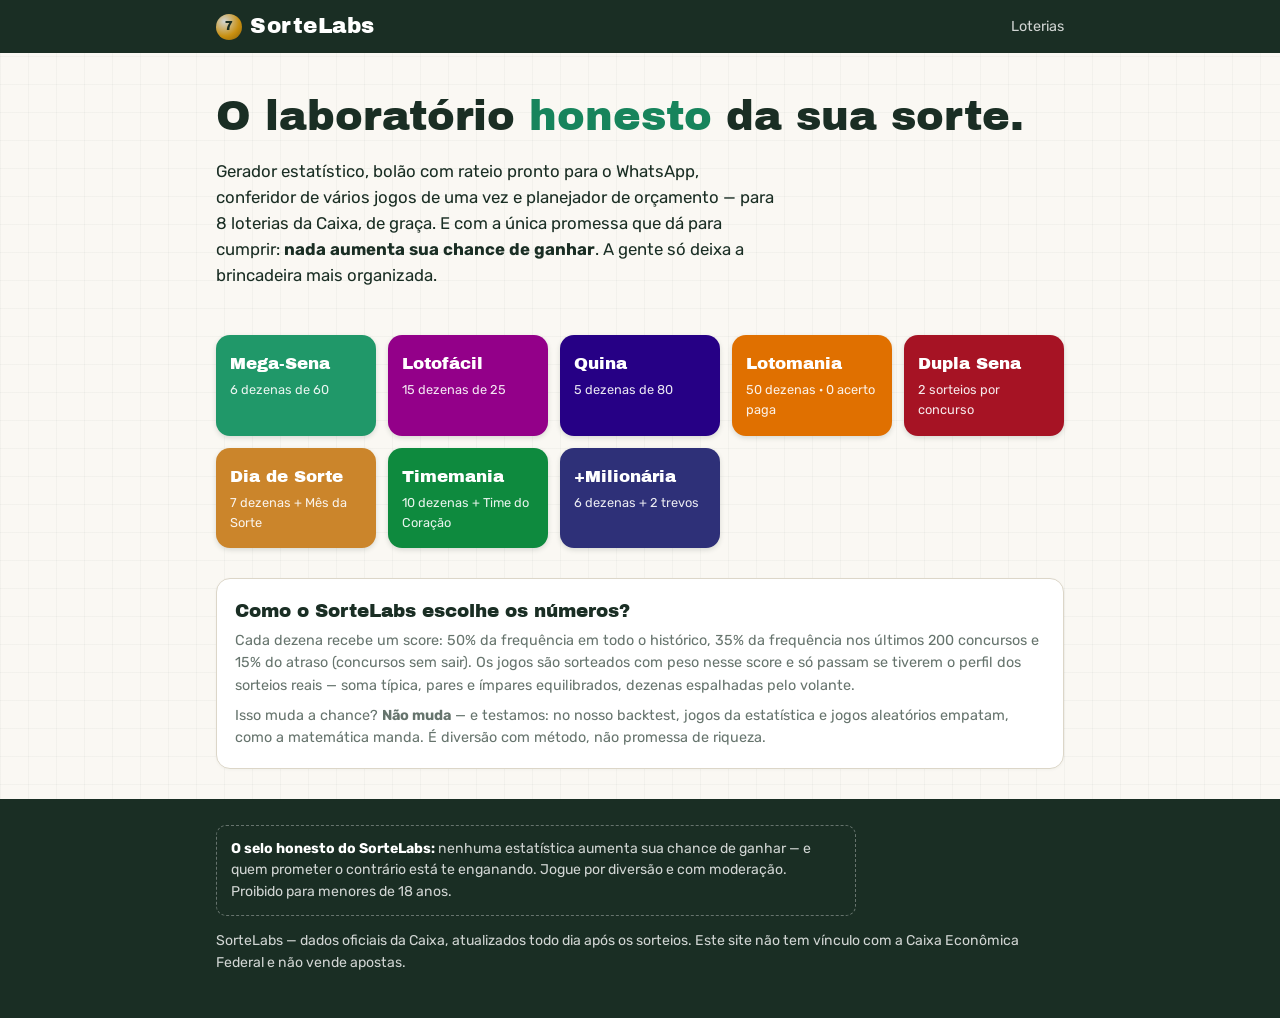
==== index.html @ 47c6163c "Contador de visitas GoatCounter Co-Authored-By: Claude Fable 5 <noreply@anthropic.com> Claude-Sessio" ====
<!DOCTYPE html>
<html lang="pt-BR">
<head>
<meta charset="utf-8">
<meta name="viewport" content="width=device-width, initial-scale=1">
<title>SorteLabs — Gerador, Bolão com Rateio e Conferidor de Loterias</title>
<meta name="description" content="Ferramentas gratuitas para Mega-Sena, Lotofácil, Quina e mais 5 loterias: gerador estatístico, bolão com rateio pronto para o WhatsApp, conferidor de vários jogos e planejador de orçamento. Honesto: nada aumenta sua chance — a gente só organiza a brincadeira.">
<meta property="og:title" content="SorteLabs — ferramentas honestas para loterias">
<meta property="og:description" content="Gerador, bolão com rateio, conferidor e planejador de orçamento para 8 loterias da Caixa. Grátis.">
<meta property="og:type" content="website">
<link rel="canonical" href="https://sortelabs.com.br/">
<link rel="preconnect" href="https://fonts.googleapis.com">
<link rel="preconnect" href="https://fonts.gstatic.com" crossorigin>
<link href="https://fonts.googleapis.com/css2?family=Archivo+Black&family=Rubik:wght@400;600;700&display=swap" rel="stylesheet">
<link rel="stylesheet" href="css/estilo.css">
<link rel="icon" href="data:image/svg+xml,<svg xmlns='http://www.w3.org/2000/svg' viewBox='0 0 100 100'><circle cx='50' cy='50' r='46' fill='%23C99011'/><text x='50' y='66' font-size='48' text-anchor='middle' font-family='Arial Black'>7</text></svg>">
</head>
<body>

<header class="topo">
  <div class="miolo">
    <a class="marca" href="index.html"><span class="bolinha-logo">7</span>SorteLabs</a>
    <nav><a href="#loterias">Loterias</a></nav>
  </div>
</header>

<main class="miolo">
  <section class="heroi">
    <h1>O laboratório <em>honesto</em> da sua sorte.</h1>
    <p>Gerador estatístico, bolão com rateio pronto para o WhatsApp,
    conferidor de vários jogos de uma vez e planejador de orçamento — para 8
    loterias da Caixa, de graça. E com a única promessa que dá para cumprir:
    <strong>nada aumenta sua chance de ganhar</strong>. A gente só deixa a
    brincadeira mais organizada.</p>
  </section>

  <section id="loterias">
    <div class="grade-loterias">
      <a class="card-loteria" style="background:#209869" href="megasena.html">
        <strong>Mega-Sena</strong><span>6 dezenas de 60</span></a>
      <a class="card-loteria" style="background:#930089" href="lotofacil.html">
        <strong>Lotofácil</strong><span>15 dezenas de 25</span></a>
      <a class="card-loteria" style="background:#260085" href="quina.html">
        <strong>Quina</strong><span>5 dezenas de 80</span></a>
      <a class="card-loteria" style="background:#E07000" href="lotomania.html">
        <strong>Lotomania</strong><span>50 dezenas · 0 acerto paga</span></a>
      <a class="card-loteria" style="background:#A61324" href="duplasena.html">
        <strong>Dupla Sena</strong><span>2 sorteios por concurso</span></a>
      <a class="card-loteria" style="background:#CB852B" href="diadesorte.html">
        <strong>Dia de Sorte</strong><span>7 dezenas + Mês da Sorte</span></a>
      <a class="card-loteria" style="background:#0E8A3E" href="timemania.html">
        <strong>Timemania</strong><span>10 dezenas + Time do Coração</span></a>
      <a class="card-loteria" style="background:#2E3078" href="maismilionaria.html">
        <strong>+Milionária</strong><span>6 dezenas + 2 trevos</span></a>
    </div>
  </section>

  <section class="cartao" style="margin-bottom:30px">
    <h2>Como o SorteLabs escolhe os números?</h2>
    <p class="dica" style="margin-bottom:8px">Cada dezena recebe um score:
    50% da frequência em todo o histórico, 35% da frequência nos últimos 200
    concursos e 15% do atraso (concursos sem sair). Os jogos são sorteados com
    peso nesse score e só passam se tiverem o perfil dos sorteios reais — soma
    típica, pares e ímpares equilibrados, dezenas espalhadas pelo volante.</p>
    <p class="dica" style="margin-bottom:0">Isso muda a chance? <strong>Não
    muda</strong> — e testamos: no nosso backtest, jogos da estatística e
    jogos aleatórios empatam, como a matemática manda. É diversão com método,
    não promessa de riqueza.</p>
  </section>
</main>

<footer class="rodape">
  <div class="miolo">
    <div class="selo-honesto"><strong>O selo honesto do SorteLabs:</strong>
    nenhuma estatística aumenta sua chance de ganhar — e quem prometer o
    contrário está te enganando. Jogue por diversão e com moderação. Proibido
    para menores de 18 anos.</div>
    <p>SorteLabs — dados oficiais da Caixa, atualizados todo dia após os
    sorteios. Este site não tem vínculo com a Caixa Econômica Federal e não
    vende apostas.</p>
  </div>
</footer>

<script data-goatcounter="https://sortelabs.goatcounter.com/count" async src="//gc.zgo.at/count.js"></script>
</body>
</html>
---- css/estilo.css ----
/* SorteLab — estética de volante de aposta.
   Paleta: papel #FAF8F3 · tinta #1A2E24 · verde-caixa #17845C ·
   dourado #C99011 · linha #DCD6C8 · accent por loteria via --cor. */

:root {
  --papel: #FAF8F3;
  --tinta: #1A2E24;
  --verde: #17845C;
  --dourado: #C99011;
  --linha: #DCD6C8;
  --cor: var(--verde);          /* cada página de loteria sobrescreve */
  --cor-suave: #17845C14;
  --raio: 14px;
  --fonte-display: "Archivo Black", "Arial Black", sans-serif;
  --fonte-corpo: "Rubik", "Segoe UI", sans-serif;
  --fonte-dados: "Consolas", "Menlo", monospace;
}

* { box-sizing: border-box; }

body {
  margin: 0;
  font-family: var(--fonte-corpo);
  color: var(--tinta);
  background-color: var(--papel);
  /* grade sutil de volante */
  background-image:
    linear-gradient(#1a2e2408 1px, transparent 1px),
    linear-gradient(90deg, #1a2e2408 1px, transparent 1px);
  background-size: 28px 28px;
  line-height: 1.55;
  -webkit-font-smoothing: antialiased;
}

a { color: var(--verde); }

.miolo { max-width: 880px; margin: 0 auto; padding: 0 16px; }

/* ---------------- cabeçalho ---------------- */

.topo {
  background: var(--tinta);
  color: #fff;
  padding: 10px 0;
}
.topo .miolo {
  display: flex; align-items: center; gap: 10px;
  justify-content: space-between;
}
.marca {
  font-family: var(--fonte-display);
  font-size: 1.35rem;
  color: #fff; text-decoration: none;
  display: inline-flex; align-items: center; gap: 8px;
  letter-spacing: .5px;
}
.marca .bolinha-logo {
  width: 26px; height: 26px; border-radius: 50%;
  background: radial-gradient(circle at 32% 28%, #ffffffcc, var(--dourado) 58%, #8a6008);
  display: inline-flex; align-items: center; justify-content: center;
  color: var(--tinta); font-size: .72rem; font-family: var(--fonte-display);
}
.topo nav a {
  color: #fffc; text-decoration: none; font-size: .9rem; margin-left: 14px;
}
.topo nav a:hover { color: #fff; }

/* faixa da loteria */
.faixa-loteria {
  background: var(--cor);
  color: #fff;
  padding: 22px 0 18px;
}
.faixa-loteria h1 {
  font-family: var(--fonte-display);
  margin: 0 0 4px;
  font-size: clamp(1.6rem, 5vw, 2.3rem);
  letter-spacing: .5px;
}
.faixa-loteria .sub { margin: 0; opacity: .92; font-size: .95rem; }
.ultimo-resultado {
  margin-top: 14px;
  display: flex; flex-wrap: wrap; align-items: center; gap: 8px;
  font-size: .9rem;
}
.ultimo-resultado .rotulo {
  background: #ffffff22; border-radius: 20px; padding: 3px 12px;
}

/* ---------------- bolinhas ---------------- */

.bolas { display: flex; flex-wrap: wrap; gap: 7px; }
.bola {
  width: 42px; height: 42px; border-radius: 50%;
  display: inline-flex; align-items: center; justify-content: center;
  font-family: var(--fonte-display); font-size: 1rem;
  color: var(--tinta);
  background: radial-gradient(circle at 32% 28%, #fff, #f2ecdd 55%, #cfc6ae);
  box-shadow: inset -2px -3px 6px #0002, 0 1px 2px #0003;
  flex-shrink: 0;
}
.bola.acerto {
  color: #fff;
  background: radial-gradient(circle at 32% 28%, #ffffffb0, var(--cor) 52%, #000c 160%);
  box-shadow: inset -2px -3px 6px #0004, 0 1px 3px #0004;
}
.bola.mini { width: 34px; height: 34px; font-size: .82rem; }

/* ---------------- abas ---------------- */

.abas {
  position: sticky; top: 0; z-index: 10;
  background: var(--papel);
  border-bottom: 2px solid var(--linha);
  overflow-x: auto;
}
.abas .miolo { display: flex; gap: 2px; padding: 0 8px; }
.aba {
  border: 0; background: none; cursor: pointer;
  font-family: var(--fonte-corpo); font-weight: 600; font-size: .92rem;
  color: #1a2e2499;
  padding: 13px 13px 11px;
  border-bottom: 3px solid transparent;
  white-space: nowrap;
}
.aba[aria-selected="true"] { color: var(--cor); border-bottom-color: var(--cor); }
.aba:focus-visible { outline: 2px solid var(--cor); outline-offset: -2px; }

/* ---------------- cartões e formulários ---------------- */

.painel { padding: 22px 0 40px; }
.cartao {
  background: #fff;
  border: 1px solid var(--linha);
  border-radius: var(--raio);
  padding: 18px;
  margin-bottom: 16px;
  box-shadow: 0 1px 3px #1a2e240a;
}
.cartao h2 {
  margin: 0 0 4px; font-size: 1.15rem; font-family: var(--fonte-display);
  font-weight: 400;
}
.cartao .dica { margin: 0 0 14px; font-size: .9rem; color: #1a2e24aa; }

.linha-campos { display: flex; flex-wrap: wrap; gap: 12px; margin-bottom: 14px; }
.campo { display: flex; flex-direction: column; gap: 4px; min-width: 130px; flex: 1; }
.campo label { font-size: .82rem; font-weight: 600; color: #1a2e24bb; }
.campo input, .campo select, textarea {
  font-family: var(--fonte-corpo); font-size: 1rem;
  padding: 10px 12px;
  border: 1.5px solid var(--linha); border-radius: 10px;
  background: var(--papel); color: var(--tinta);
  width: 100%;
}
.campo input:focus, .campo select:focus, textarea:focus {
  outline: 2px solid var(--cor); border-color: var(--cor);
}
textarea { resize: vertical; min-height: 110px; font-family: var(--fonte-dados); font-size: .95rem; }

.botao {
  font-family: var(--fonte-corpo); font-weight: 700; font-size: 1rem;
  background: var(--cor); color: #fff;
  border: 0; border-radius: 10px;
  padding: 12px 20px; cursor: pointer;
}
.botao:hover { filter: brightness(1.08); }
.botao:focus-visible { outline: 3px solid var(--tinta); outline-offset: 2px; }
.botao.secundario {
  background: none; color: var(--cor); border: 2px solid var(--cor);
}
.botao.mini { font-size: .85rem; padding: 7px 12px; }
.botoes { display: flex; flex-wrap: wrap; gap: 10px; }

/* ---------------- resultados das ferramentas ---------------- */

.jogo-gerado {
  display: flex; align-items: center; gap: 10px; flex-wrap: wrap;
  padding: 12px 0; border-bottom: 1px dashed var(--linha);
}
.jogo-gerado:last-child { border-bottom: 0; }
.jogo-gerado .num { font-family: var(--fonte-dados); font-size: .85rem; color: #1a2e2488; min-width: 54px; }
.jogo-gerado .info { font-size: .8rem; color: #1a2e2488; }

.caixa-resumo {
  background: var(--cor-suave);
  border-left: 4px solid var(--cor);
  border-radius: 0 10px 10px 0;
  padding: 12px 14px; margin-top: 14px;
  font-size: .95rem;
}
.caixa-resumo strong { color: var(--cor); }

.premio { font-weight: 700; color: var(--dourado); }

table.tabela { width: 100%; border-collapse: collapse; font-size: .92rem; }
.tabela th, .tabela td {
  text-align: right; padding: 8px 10px; border-bottom: 1px solid var(--linha);
}
.tabela th { font-size: .78rem; text-transform: uppercase; letter-spacing: .4px; color: #1a2e2499; }
.tabela td:first-child, .tabela th:first-child { text-align: left; }
.tabela tr.escolhida td { background: var(--cor-suave); }
.rolagem-x { overflow-x: auto; }

.lista-rank { list-style: none; margin: 0; padding: 0; }
.lista-rank li {
  display: flex; align-items: center; gap: 10px;
  padding: 6px 0; border-bottom: 1px dashed var(--linha);
  font-size: .95rem;
}
.lista-rank .valor { margin-left: auto; font-family: var(--fonte-dados); font-size: .88rem; color: #1a2e24aa; }

.msg-whats {
  font-family: var(--fonte-dados); font-size: .88rem;
  white-space: pre-wrap;
  background: var(--papel); border: 1.5px dashed var(--linha);
  border-radius: 10px; padding: 12px; margin: 12px 0;
}

.aviso-obs {
  font-size: .85rem; color: #1a2e24aa;
  background: #fff; border: 1px dashed var(--linha);
  border-radius: 10px; padding: 10px 12px; margin-top: 12px;
}

.erro { color: #A61324; font-size: .9rem; margin-top: 8px; }

/* ---------------- home ---------------- */

.heroi { padding: 40px 0 10px; }
.heroi h1 {
  font-family: var(--fonte-display); font-weight: 400;
  font-size: clamp(1.7rem, 6vw, 2.6rem);
  line-height: 1.15; margin: 0 0 12px;
}
.heroi h1 em { font-style: normal; color: var(--verde); }
.heroi p { max-width: 560px; font-size: 1.05rem; }

.grade-loterias {
  display: grid; gap: 12px;
  grid-template-columns: repeat(auto-fill, minmax(160px, 1fr));
  padding: 20px 0 30px;
}
.card-loteria {
  border-radius: var(--raio);
  padding: 16px 14px;
  color: #fff; text-decoration: none;
  display: flex; flex-direction: column; gap: 3px;
  min-height: 92px;
  box-shadow: 0 2px 5px #1a2e2426;
  transition: transform .12s ease;
}
.card-loteria:hover { transform: translateY(-2px); }
.card-loteria strong { font-family: var(--fonte-display); font-weight: 400; font-size: 1.05rem; }
.card-loteria span { font-size: .8rem; opacity: .9; }

/* ---------------- rodapé honesto ---------------- */

.rodape {
  background: var(--tinta); color: #fffc;
  margin-top: 30px; padding: 26px 0 30px;
  font-size: .88rem;
}
.rodape strong { color: #fff; }
.rodape a { color: var(--dourado); }
.selo-honesto {
  border: 1.5px dashed #ffffff55; border-radius: 10px;
  padding: 12px 14px; margin-bottom: 14px; max-width: 640px;
}

/* espaço reservado para anúncios (AdSense futuro) */
.anuncio { display: none; }

@media (max-width: 540px) {
  .bola { width: 38px; height: 38px; font-size: .9rem; }
  .topo nav a { margin-left: 8px; font-size: .82rem; }
}

@media (prefers-reduced-motion: reduce) {
  .card-loteria { transition: none; }
}
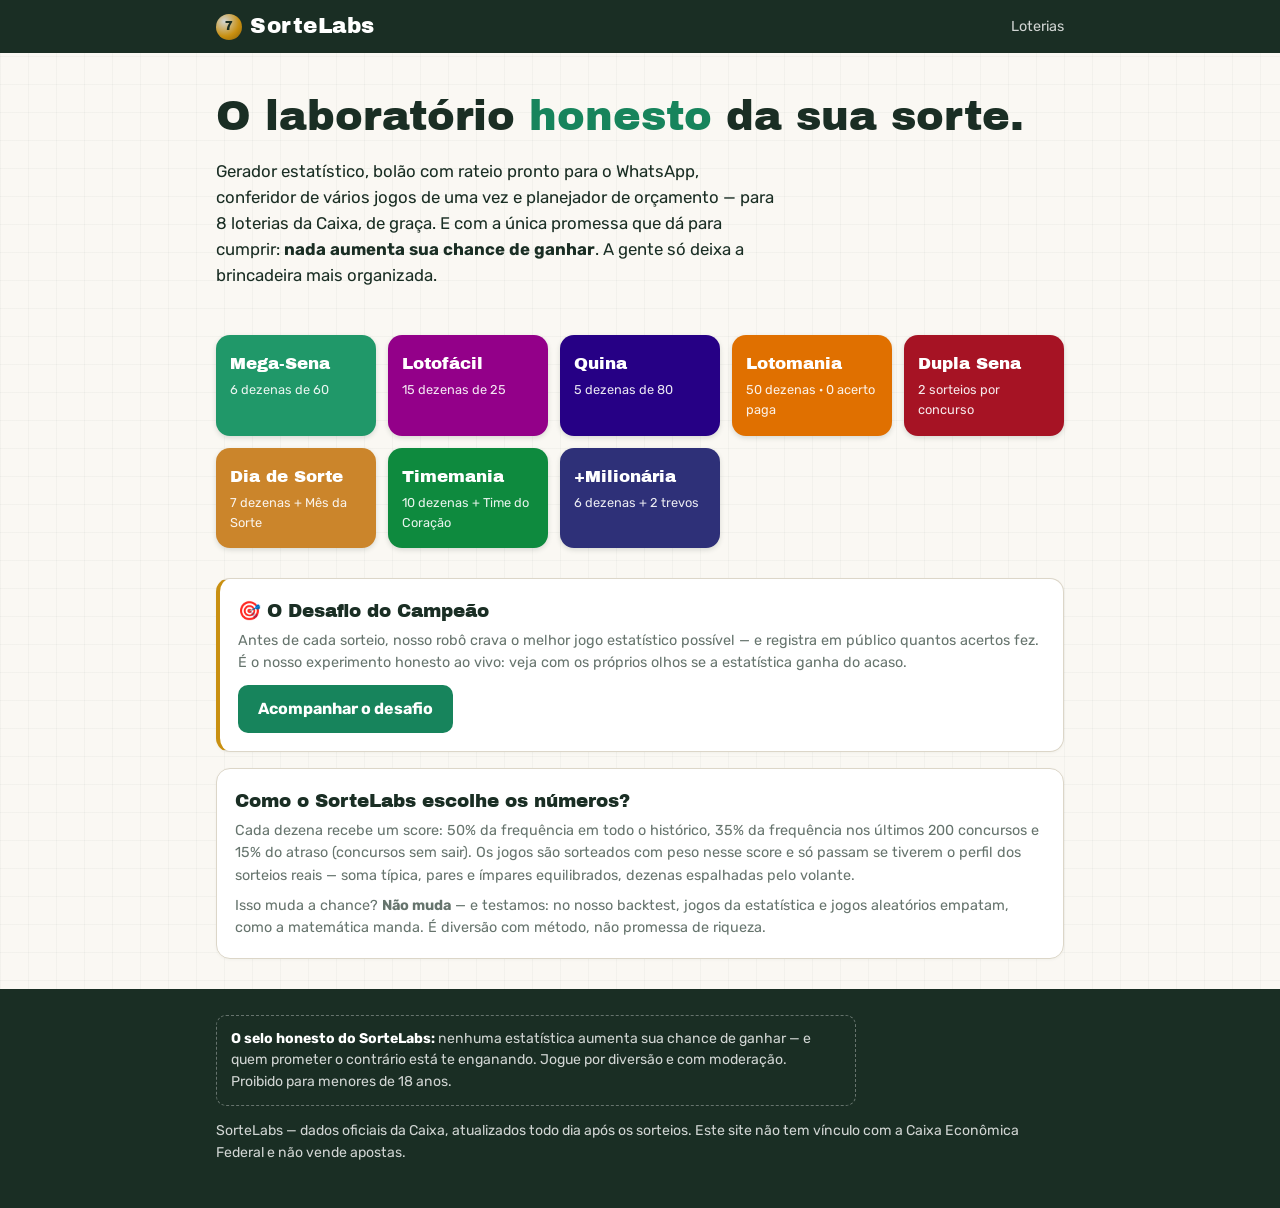
==== commit 859c3065: "Desafio do Campeão: robô crava o jogo campeão antes de cada sorteio e publica os acertos Painel desa" ====
--- a/index.html
+++ b/index.html
@@ -3,6 +3,7 @@
 <head>
 <meta charset="utf-8">
 <meta name="viewport" content="width=device-width, initial-scale=1">
+<meta name="google-site-verification" content="1ASDodTUQNNEFQTdYF4TCvACuHrtQRBXcfsDynb9Msk" />
 <title>SorteLabs — Gerador, Bolão com Rateio e Conferidor de Loterias</title>
 <meta name="description" content="Ferramentas gratuitas para Mega-Sena, Lotofácil, Quina e mais 5 loterias: gerador estatístico, bolão com rateio pronto para o WhatsApp, conferidor de vários jogos e planejador de orçamento. Honesto: nada aumenta sua chance — a gente só organiza a brincadeira.">
 <meta property="og:title" content="SorteLabs — ferramentas honestas para loterias">
@@ -55,6 +56,15 @@
     </div>
   </section>
 
+  <section class="cartao" style="margin-bottom:16px; border-left:4px solid var(--dourado)">
+    <h2>🎯 O Desafio do Campeão</h2>
+    <p class="dica" style="margin-bottom:10px">Antes de cada sorteio, nosso
+    robô crava o melhor jogo estatístico possível — e registra em público
+    quantos acertos fez. É o nosso experimento honesto ao vivo: veja com os
+    próprios olhos se a estatística ganha do acaso.</p>
+    <a class="botao" href="desafio.html" style="text-decoration:none; display:inline-block">Acompanhar o desafio</a>
+  </section>
+
   <section class="cartao" style="margin-bottom:30px">
     <h2>Como o SorteLabs escolhe os números?</h2>
     <p class="dica" style="margin-bottom:8px">Cada dezena recebe um score:
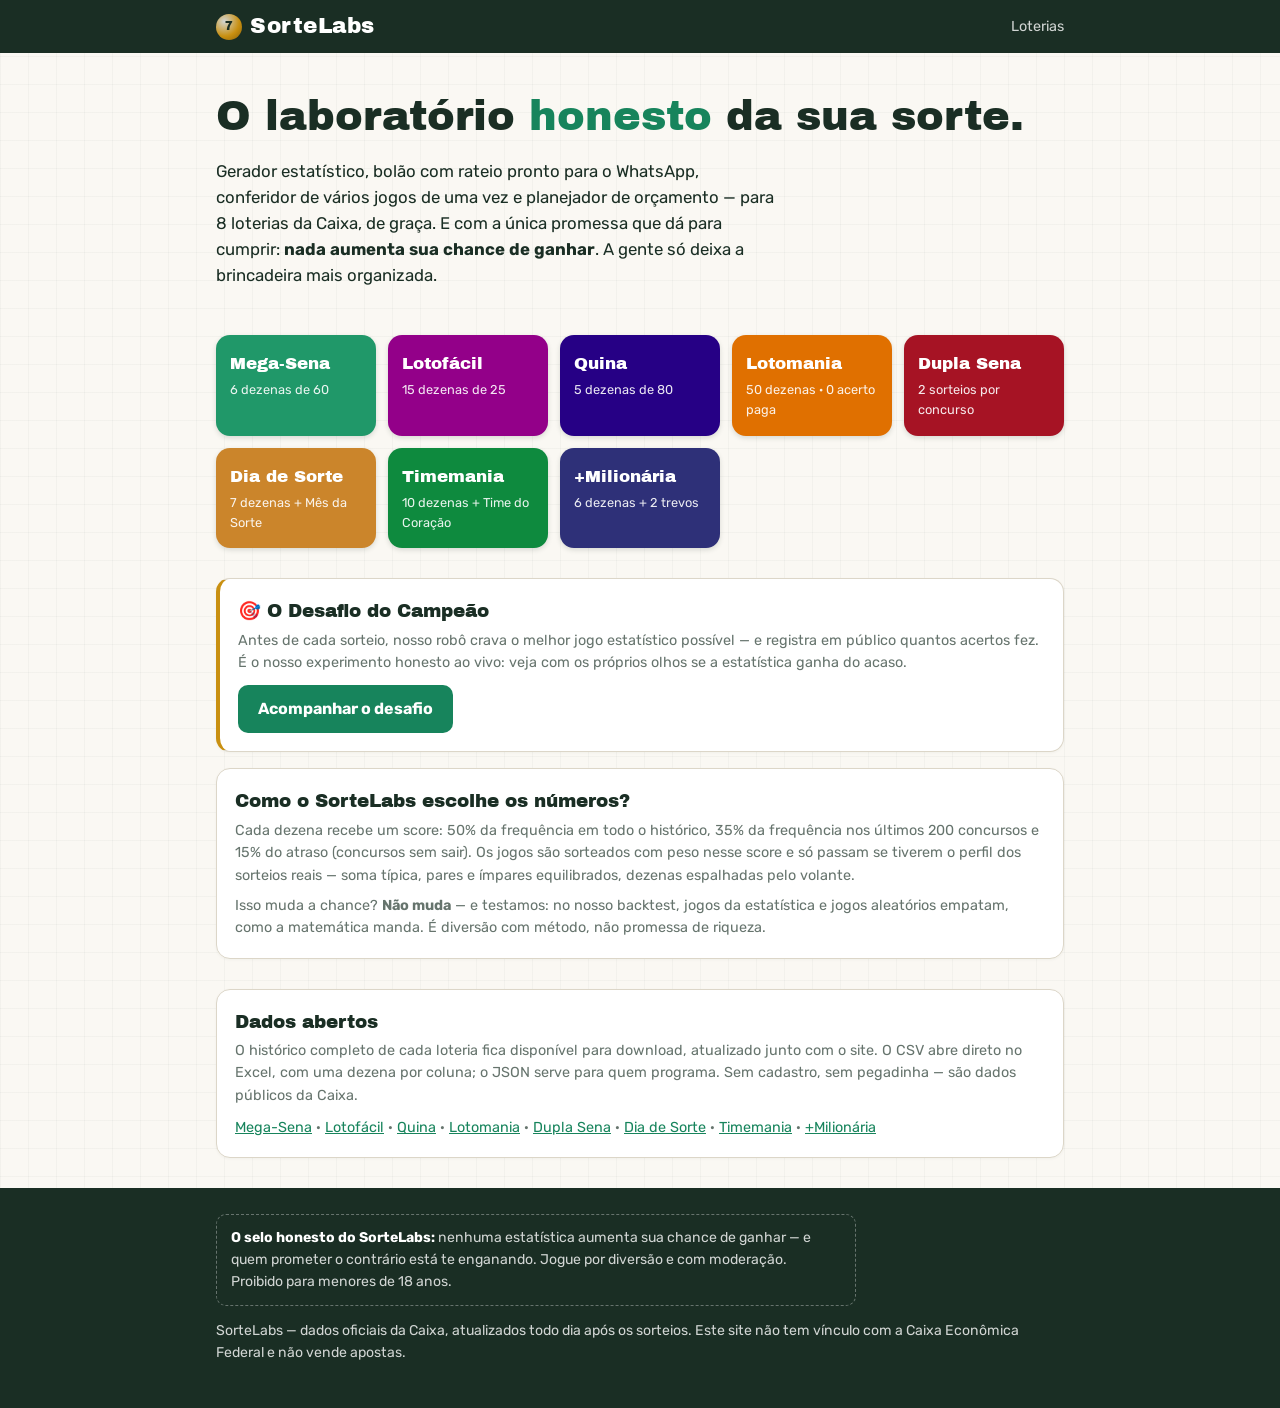
==== commit c685a8a8: "Download do histórico em CSV (Excel) e JSON por loteria O robô regrava os CSVs a cada rodada, então " ====
--- a/index.html
+++ b/index.html
@@ -77,6 +77,24 @@
     jogos aleatórios empatam, como a matemática manda. É diversão com método,
     não promessa de riqueza.</p>
   </section>
+
+  <section class="cartao" style="margin-bottom:30px">
+    <h2>Dados abertos</h2>
+    <p class="dica" style="margin-bottom:10px">O histórico completo de cada
+    loteria fica disponível para download, atualizado junto com o site. O CSV
+    abre direto no Excel, com uma dezena por coluna; o JSON serve para quem
+    programa. Sem cadastro, sem pegadinha — são dados públicos da Caixa.</p>
+    <p class="dica" style="margin-bottom:0">
+      <a href="dados/csv/megasena.csv" download>Mega-Sena</a> ·
+      <a href="dados/csv/lotofacil.csv" download>Lotofácil</a> ·
+      <a href="dados/csv/quina.csv" download>Quina</a> ·
+      <a href="dados/csv/lotomania.csv" download>Lotomania</a> ·
+      <a href="dados/csv/duplasena.csv" download>Dupla Sena</a> ·
+      <a href="dados/csv/diadesorte.csv" download>Dia de Sorte</a> ·
+      <a href="dados/csv/timemania.csv" download>Timemania</a> ·
+      <a href="dados/csv/maismilionaria.csv" download>+Milionária</a>
+    </p>
+  </section>
 </main>
 
 <footer class="rodape">
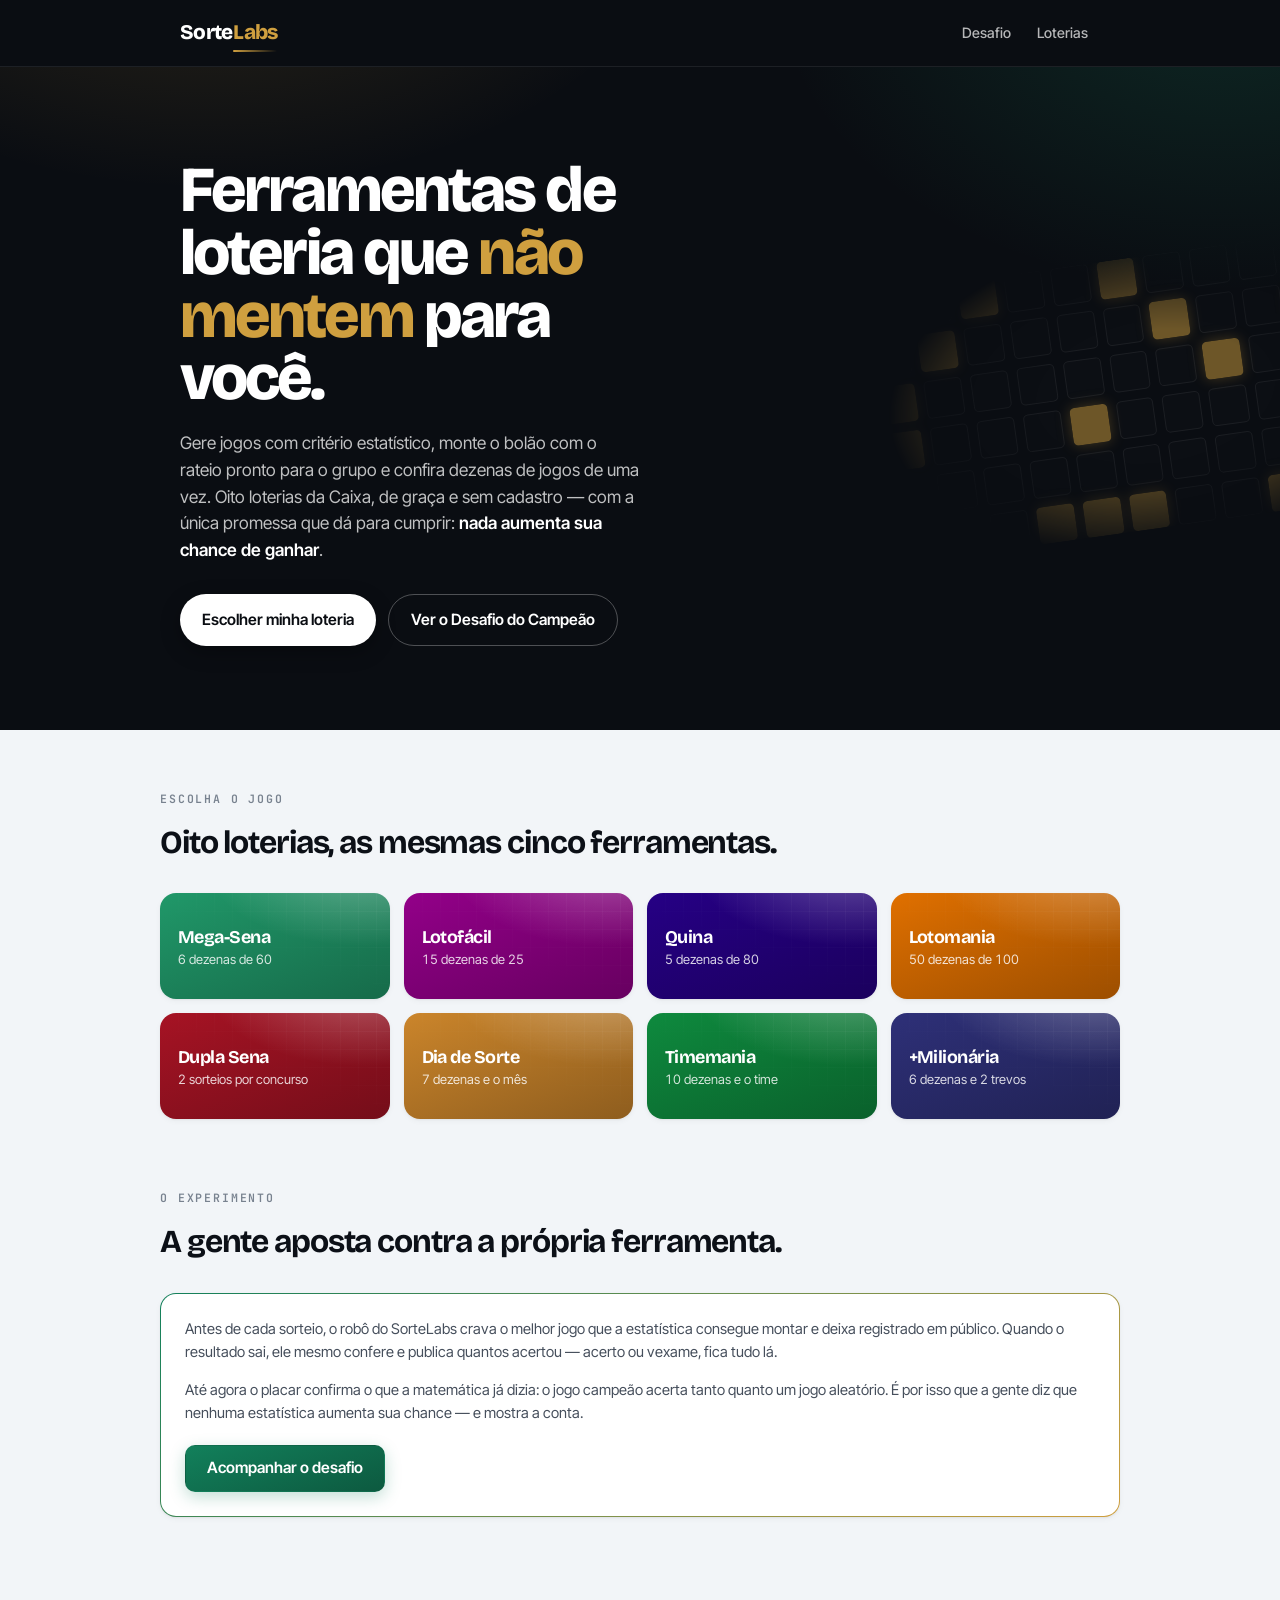
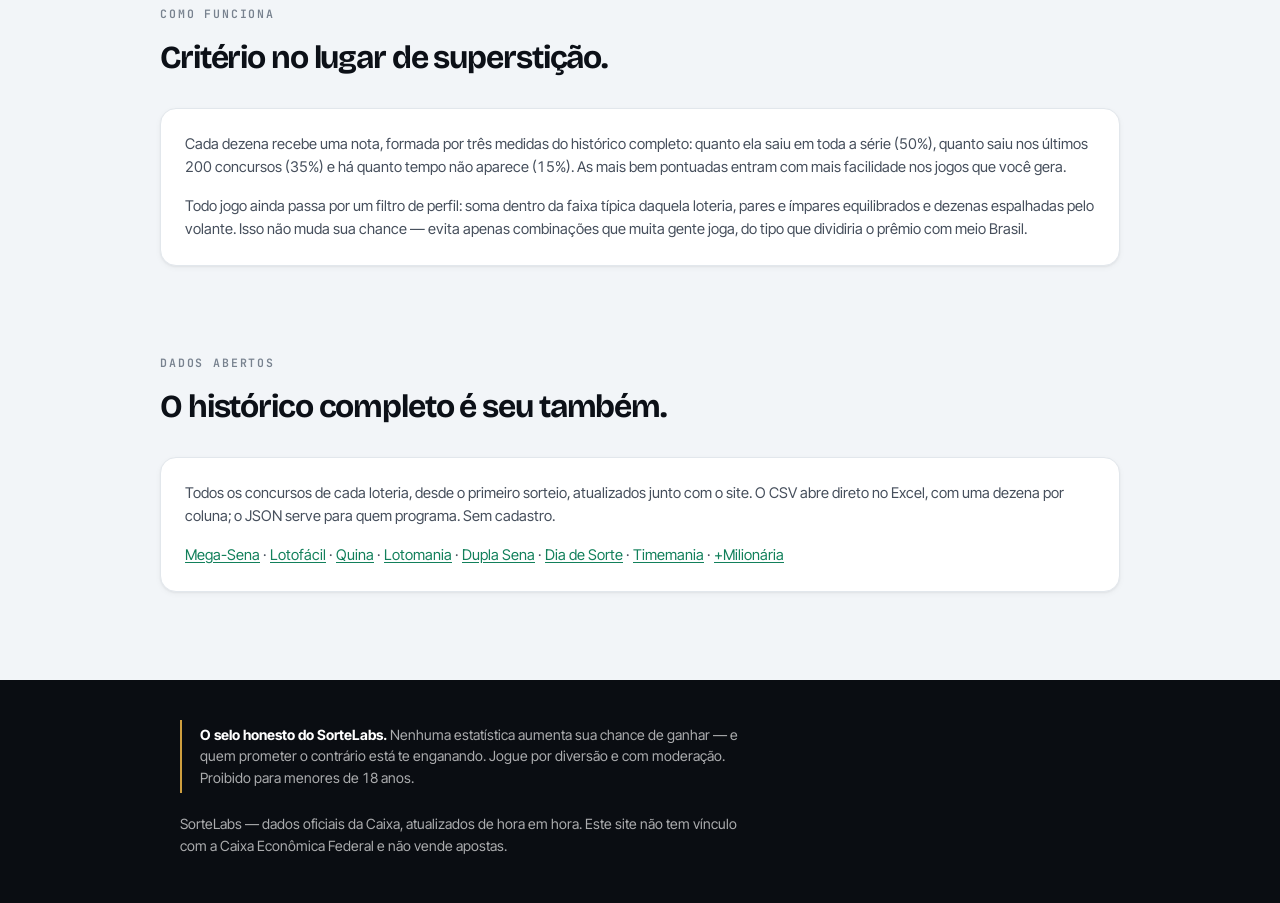
==== commit 43cd5eb6: "Identidade visual nova e correção do robô de atualização Visual: herói em grafite com o volante que " ====
--- a/index.html
+++ b/index.html
@@ -12,103 +12,125 @@
 <link rel="canonical" href="https://sortelabs.com.br/">
 <link rel="preconnect" href="https://fonts.googleapis.com">
 <link rel="preconnect" href="https://fonts.gstatic.com" crossorigin>
-<link href="https://fonts.googleapis.com/css2?family=Archivo+Black&family=Rubik:wght@400;600;700&display=swap" rel="stylesheet">
+<link href="https://fonts.googleapis.com/css2?family=Bricolage+Grotesque:opsz,wght@12..96,600..800&family=Inter+Tight:wght@400;500;600;700&family=JetBrains+Mono:wght@400;600&display=swap" rel="stylesheet">
 <link rel="stylesheet" href="css/estilo.css">
-<link rel="icon" href="data:image/svg+xml,<svg xmlns='http://www.w3.org/2000/svg' viewBox='0 0 100 100'><circle cx='50' cy='50' r='46' fill='%23C99011'/><text x='50' y='66' font-size='48' text-anchor='middle' font-family='Arial Black'>7</text></svg>">
+<link rel="icon" href="data:image/svg+xml,<svg xmlns='http://www.w3.org/2000/svg' viewBox='0 0 100 100'><rect width='100' height='100' rx='22' fill='%230A0D12'/><rect x='18' y='18' width='26' height='26' rx='6' fill='%23CF9F3F'/><rect x='56' y='18' width='26' height='26' rx='6' fill='%23222A35'/><rect x='18' y='56' width='26' height='26' rx='6' fill='%23222A35'/><rect x='56' y='56' width='26' height='26' rx='6' fill='%23CF9F3F'/></svg>">
 </head>
 <body>
 
 <header class="topo">
   <div class="miolo">
-    <a class="marca" href="index.html"><span class="bolinha-logo">7</span>SorteLabs</a>
-    <nav><a href="#loterias">Loterias</a></nav>
+    <a class="marca" href="index.html"><span class="sorte">Sorte</span><span class="labs">Labs</span></a>
+    <nav>
+      <a href="desafio.html">Desafio</a>
+      <a href="#loterias">Loterias</a>
+    </nav>
   </div>
 </header>
 
-<main class="miolo">
-  <section class="heroi">
-    <h1>O laboratório <em>honesto</em> da sua sorte.</h1>
-    <p>Gerador estatístico, bolão com rateio pronto para o WhatsApp,
-    conferidor de vários jogos de uma vez e planejador de orçamento — para 8
-    loterias da Caixa, de graça. E com a única promessa que dá para cumprir:
-    <strong>nada aumenta sua chance de ganhar</strong>. A gente só deixa a
-    brincadeira mais organizada.</p>
-  </section>
+<section class="heroi">
+  <div class="volante" aria-hidden="true"></div>
+  <div class="miolo">
+    <h1>Ferramentas de loteria que <em>não mentem</em> para você.</h1>
+    <p>Gere jogos com critério estatístico, monte o bolão com o rateio pronto
+    para o grupo e confira dezenas de jogos de uma vez. Oito loterias da Caixa,
+    de graça e sem cadastro — com a única promessa que dá para cumprir:
+    <strong>nada aumenta sua chance de ganhar</strong>.</p>
+    <div class="heroi-acoes">
+      <a class="botao-claro" href="#loterias">Escolher minha loteria</a>
+      <a class="botao-vazado" href="desafio.html">Ver o Desafio do Campeão</a>
+    </div>
+  </div>
+</section>
 
-  <section id="loterias">
-    <div class="grade-loterias">
-      <a class="card-loteria" style="background:#209869" href="megasena.html">
+<main>
+  <section class="secao miolo" id="loterias">
+    <span class="rotulo-secao">Escolha o jogo</span>
+    <h2>Oito loterias, as mesmas cinco ferramentas.</h2>
+    <div class="grade-loterias revelar">
+      <a class="card-loteria" style="--cor:#209869" href="megasena.html">
         <strong>Mega-Sena</strong><span>6 dezenas de 60</span></a>
-      <a class="card-loteria" style="background:#930089" href="lotofacil.html">
+      <a class="card-loteria" style="--cor:#930089" href="lotofacil.html">
         <strong>Lotofácil</strong><span>15 dezenas de 25</span></a>
-      <a class="card-loteria" style="background:#260085" href="quina.html">
+      <a class="card-loteria" style="--cor:#260085" href="quina.html">
         <strong>Quina</strong><span>5 dezenas de 80</span></a>
-      <a class="card-loteria" style="background:#E07000" href="lotomania.html">
-        <strong>Lotomania</strong><span>50 dezenas · 0 acerto paga</span></a>
-      <a class="card-loteria" style="background:#A61324" href="duplasena.html">
+      <a class="card-loteria" style="--cor:#E07000" href="lotomania.html">
+        <strong>Lotomania</strong><span>50 dezenas de 100</span></a>
+      <a class="card-loteria" style="--cor:#A61324" href="duplasena.html">
         <strong>Dupla Sena</strong><span>2 sorteios por concurso</span></a>
-      <a class="card-loteria" style="background:#CB852B" href="diadesorte.html">
-        <strong>Dia de Sorte</strong><span>7 dezenas + Mês da Sorte</span></a>
-      <a class="card-loteria" style="background:#0E8A3E" href="timemania.html">
-        <strong>Timemania</strong><span>10 dezenas + Time do Coração</span></a>
-      <a class="card-loteria" style="background:#2E3078" href="maismilionaria.html">
-        <strong>+Milionária</strong><span>6 dezenas + 2 trevos</span></a>
+      <a class="card-loteria" style="--cor:#CB852B" href="diadesorte.html">
+        <strong>Dia de Sorte</strong><span>7 dezenas e o mês</span></a>
+      <a class="card-loteria" style="--cor:#0E8A3E" href="timemania.html">
+        <strong>Timemania</strong><span>10 dezenas e o time</span></a>
+      <a class="card-loteria" style="--cor:#2E3078" href="maismilionaria.html">
+        <strong>+Milionária</strong><span>6 dezenas e 2 trevos</span></a>
     </div>
   </section>
 
-  <section class="cartao" style="margin-bottom:16px; border-left:4px solid var(--dourado)">
-    <h2>🎯 O Desafio do Campeão</h2>
-    <p class="dica" style="margin-bottom:10px">Antes de cada sorteio, nosso
-    robô crava o melhor jogo estatístico possível — e registra em público
-    quantos acertos fez. É o nosso experimento honesto ao vivo: veja com os
-    próprios olhos se a estatística ganha do acaso.</p>
-    <a class="botao" href="desafio.html" style="text-decoration:none; display:inline-block">Acompanhar o desafio</a>
+  <section class="secao miolo">
+    <span class="rotulo-secao">O experimento</span>
+    <h2>A gente aposta contra a própria ferramenta.</h2>
+    <div class="cartao destaque revelar">
+      <p class="dica">Antes de cada sorteio, o robô do SorteLabs crava o melhor
+      jogo que a estatística consegue montar e deixa registrado em público.
+      Quando o resultado sai, ele mesmo confere e publica quantos acertou —
+      acerto ou vexame, fica tudo lá.</p>
+      <p class="dica">Até agora o placar confirma o que a matemática já dizia:
+      o jogo campeão acerta tanto quanto um jogo aleatório. É por isso que a
+      gente diz que nenhuma estatística aumenta sua chance — e mostra a conta.</p>
+      <a class="botao" href="desafio.html" style="margin-top:4px">Acompanhar o desafio</a>
+    </div>
   </section>
 
-  <section class="cartao" style="margin-bottom:30px">
-    <h2>Como o SorteLabs escolhe os números?</h2>
-    <p class="dica" style="margin-bottom:8px">Cada dezena recebe um score:
-    50% da frequência em todo o histórico, 35% da frequência nos últimos 200
-    concursos e 15% do atraso (concursos sem sair). Os jogos são sorteados com
-    peso nesse score e só passam se tiverem o perfil dos sorteios reais — soma
-    típica, pares e ímpares equilibrados, dezenas espalhadas pelo volante.</p>
-    <p class="dica" style="margin-bottom:0">Isso muda a chance? <strong>Não
-    muda</strong> — e testamos: no nosso backtest, jogos da estatística e
-    jogos aleatórios empatam, como a matemática manda. É diversão com método,
-    não promessa de riqueza.</p>
+  <section class="secao miolo">
+    <span class="rotulo-secao">Como funciona</span>
+    <h2>Critério no lugar de superstição.</h2>
+    <div class="cartao revelar">
+      <p class="dica">Cada dezena recebe uma nota, formada por três medidas do
+      histórico completo: quanto ela saiu em toda a série (50%), quanto saiu nos
+      últimos 200 concursos (35%) e há quanto tempo não aparece (15%). As mais
+      bem pontuadas entram com mais facilidade nos jogos que você gera.</p>
+      <p class="dica" style="margin-bottom:0">Todo jogo ainda passa por um
+      filtro de perfil: soma dentro da faixa típica daquela loteria, pares e
+      ímpares equilibrados e dezenas espalhadas pelo volante. Isso não muda sua
+      chance — evita apenas combinações que muita gente joga, do tipo que
+      dividiria o prêmio com meio Brasil.</p>
+    </div>
   </section>
 
-  <section class="cartao" style="margin-bottom:30px">
-    <h2>Dados abertos</h2>
-    <p class="dica" style="margin-bottom:10px">O histórico completo de cada
-    loteria fica disponível para download, atualizado junto com o site. O CSV
-    abre direto no Excel, com uma dezena por coluna; o JSON serve para quem
-    programa. Sem cadastro, sem pegadinha — são dados públicos da Caixa.</p>
-    <p class="dica" style="margin-bottom:0">
-      <a href="dados/csv/megasena.csv" download>Mega-Sena</a> ·
-      <a href="dados/csv/lotofacil.csv" download>Lotofácil</a> ·
-      <a href="dados/csv/quina.csv" download>Quina</a> ·
-      <a href="dados/csv/lotomania.csv" download>Lotomania</a> ·
-      <a href="dados/csv/duplasena.csv" download>Dupla Sena</a> ·
-      <a href="dados/csv/diadesorte.csv" download>Dia de Sorte</a> ·
-      <a href="dados/csv/timemania.csv" download>Timemania</a> ·
-      <a href="dados/csv/maismilionaria.csv" download>+Milionária</a>
-    </p>
+  <section class="secao miolo" style="padding-bottom:20px">
+    <span class="rotulo-secao">Dados abertos</span>
+    <h2>O histórico completo é seu também.</h2>
+    <div class="cartao revelar">
+      <p class="dica">Todos os concursos de cada loteria, desde o primeiro
+      sorteio, atualizados junto com o site. O CSV abre direto no Excel, com uma
+      dezena por coluna; o JSON serve para quem programa. Sem cadastro.</p>
+      <p class="dica" style="margin-bottom:0">
+        <a href="dados/csv/megasena.csv" download>Mega-Sena</a> ·
+        <a href="dados/csv/lotofacil.csv" download>Lotofácil</a> ·
+        <a href="dados/csv/quina.csv" download>Quina</a> ·
+        <a href="dados/csv/lotomania.csv" download>Lotomania</a> ·
+        <a href="dados/csv/duplasena.csv" download>Dupla Sena</a> ·
+        <a href="dados/csv/diadesorte.csv" download>Dia de Sorte</a> ·
+        <a href="dados/csv/timemania.csv" download>Timemania</a> ·
+        <a href="dados/csv/maismilionaria.csv" download>+Milionária</a>
+      </p>
+    </div>
   </section>
 </main>
 
 <footer class="rodape">
   <div class="miolo">
-    <div class="selo-honesto"><strong>O selo honesto do SorteLabs:</strong>
-    nenhuma estatística aumenta sua chance de ganhar — e quem prometer o
+    <div class="selo-honesto"><strong>O selo honesto do SorteLabs.</strong>
+    Nenhuma estatística aumenta sua chance de ganhar — e quem prometer o
     contrário está te enganando. Jogue por diversão e com moderação. Proibido
     para menores de 18 anos.</div>
-    <p>SorteLabs — dados oficiais da Caixa, atualizados todo dia após os
-    sorteios. Este site não tem vínculo com a Caixa Econômica Federal e não
-    vende apostas.</p>
+    <p>SorteLabs — dados oficiais da Caixa, atualizados de hora em hora. Este
+    site não tem vínculo com a Caixa Econômica Federal e não vende apostas.</p>
   </div>
 </footer>
 
+<script src="js/interface.js"></script>
 <script data-goatcounter="https://sortelabs.goatcounter.com/count" async src="//gc.zgo.at/count.js"></script>
 </body>
 </html>
--- a/css/estilo.css
+++ b/css/estilo.css
@@ -1,281 +1,728 @@
-/* SorteLab — estética de volante de aposta.
-   Paleta: papel #FAF8F3 · tinta #1A2E24 · verde-caixa #17845C ·
-   dourado #C99011 · linha #DCD6C8 · accent por loteria via --cor. */
+/* ============================================================
+   SorteLabs — identidade "estúdio de sorteio".
+   Grafite e ouro no institucional, superfícies claras e precisas
+   nas ferramentas, e a cor oficial de cada loteria como luz de
+   ambiente. Elemento assinatura: o volante que se preenche.
+   ============================================================ */
 
 :root {
-  --papel: #FAF8F3;
-  --tinta: #1A2E24;
-  --verde: #17845C;
-  --dourado: #C99011;
-  --linha: #DCD6C8;
-  --cor: var(--verde);          /* cada página de loteria sobrescreve */
-  --cor-suave: #17845C14;
-  --raio: 14px;
-  --fonte-display: "Archivo Black", "Arial Black", sans-serif;
-  --fonte-corpo: "Rubik", "Segoe UI", sans-serif;
-  --fonte-dados: "Consolas", "Menlo", monospace;
+  --grafite: #0A0D12;
+  --carvao: #151A22;
+  --nevoa: #F2F5F8;
+  --superficie: #FFFFFF;
+  --ouro: #CF9F3F;
+
+  --tinta: #0C1017;
+  --tinta-media: #464F5C;
+  --tinta-fraca: #78828F;
+  --linha: #E2E7EC;
+  --linha-forte: #CFD7E0;
+  --alerta: #A81428;
+
+  --cor: #12805B;                 /* sobrescrito por página/seção */
+
+  --r-p: 10px;
+  --r: 16px;
+  --r-g: 24px;
+
+  --sombra-1: 0 1px 2px rgba(12, 16, 23, .05), 0 2px 6px rgba(12, 16, 23, .04);
+  --sombra-2: 0 2px 4px rgba(12, 16, 23, .06), 0 14px 32px rgba(12, 16, 23, .09);
+  --sombra-3: 0 24px 60px rgba(12, 16, 23, .16);
+
+  --display: "Bricolage Grotesque", "Archivo Black", system-ui, sans-serif;
+  --corpo: "Inter Tight", "Inter", system-ui, -apple-system, sans-serif;
+  --dados: "JetBrains Mono", ui-monospace, "Consolas", monospace;
+
+  --t: 200ms cubic-bezier(.2, .7, .3, 1);
+}
+
+/* derivadas de --cor em qualquer elemento que a redefina */
+*, *::before, *::after {
+  --cor-escura: color-mix(in srgb, var(--cor) 70%, #000);
+  --cor-clara: color-mix(in srgb, var(--cor) 10%, #fff);
+  --cor-vidro: color-mix(in srgb, var(--cor) 15%, transparent);
+  --luz-cor: color-mix(in srgb, var(--cor) 26%, transparent);
 }
 
 * { box-sizing: border-box; }
+html { -webkit-text-size-adjust: 100%; scroll-behavior: smooth; }
 
 body {
   margin: 0;
-  font-family: var(--fonte-corpo);
+  font-family: var(--corpo);
+  font-size: 16px;
+  line-height: 1.55;
   color: var(--tinta);
-  background-color: var(--papel);
-  /* grade sutil de volante */
+  background: var(--nevoa);
+  -webkit-font-smoothing: antialiased;
+  font-feature-settings: "tnum" 1;
+}
+
+a { color: var(--cor); text-underline-offset: 2px; }
+::selection { background: var(--cor); color: #fff; }
+
+.miolo { max-width: 960px; margin: 0 auto; padding: 0 20px; }
+
+/* ---------------------------------------------------- revelação */
+
+.revelar { opacity: 0; transform: translateY(14px); }
+.revelar.visivel {
+  opacity: 1; transform: none;
+  transition: opacity 620ms cubic-bezier(.2, .7, .3, 1),
+              transform 620ms cubic-bezier(.2, .7, .3, 1);
+}
+
+/* ---------------------------------------------------- topo */
+
+.topo {
+  background: var(--grafite);
+  color: #fff;
+  padding: 14px 0;
+  border-bottom: 1px solid rgba(255, 255, 255, .08);
+}
+.topo .miolo { display: flex; align-items: center; justify-content: space-between; gap: 12px; }
+
+.marca {
+  display: inline-flex; align-items: baseline; gap: 1px;
+  font-family: var(--display); font-weight: 800; font-size: 1.3rem;
+  letter-spacing: -.035em;
+  color: #fff; text-decoration: none;
+}
+.marca .sorte { color: #fff; }
+.marca .labs {
+  color: var(--ouro);
+  position: relative;
+}
+.marca .labs::after {
+  content: "";
+  position: absolute; left: 0; right: 0; bottom: -3px;
+  height: 2px; border-radius: 2px;
+  background: linear-gradient(90deg, var(--ouro), transparent);
+}
+.bolinha-logo { display: none; }
+
+.topo nav { display: flex; gap: 2px; }
+.topo nav a {
+  color: rgba(255, 255, 255, .7);
+  text-decoration: none; font-size: .89rem; font-weight: 500;
+  padding: 8px 12px; border-radius: 999px;
+  transition: background var(--t), color var(--t);
+}
+.topo nav a:hover { color: #fff; background: rgba(255, 255, 255, .09); }
+.topo nav a:focus-visible { outline: 2px solid var(--ouro); outline-offset: 2px; }
+
+/* ---------------------------------------------------- herói (home) */
+
+.heroi {
+  position: relative;
+  overflow: hidden;
+  background: var(--grafite);
+  color: #fff;
+  padding: 92px 0 84px;
+}
+.heroi::before {                       /* luz de estúdio */
+  content: "";
+  position: absolute; inset: -30% -10% auto -10%; height: 130%;
+  background:
+    radial-gradient(52% 60% at 22% 0%, rgba(207, 159, 63, .20) 0%, transparent 62%),
+    radial-gradient(46% 58% at 88% 12%, rgba(31, 169, 122, .18) 0%, transparent 64%);
+  pointer-events: none;
+}
+.heroi .miolo { position: relative; z-index: 2; }
+
+/* o volante: assinatura da casa */
+.volante {
+  position: absolute;
+  z-index: 1;
+  right: -60px; top: 50%;
+  transform: translateY(-50%) rotate(-8deg);
+  display: grid;
+  grid-template-columns: repeat(10, 1fr);
+  gap: 9px;
+  width: 460px;
+  opacity: .5;
+  pointer-events: none;
+  mask-image: radial-gradient(75% 75% at 60% 50%, #000 30%, transparent 78%);
+  -webkit-mask-image: radial-gradient(75% 75% at 60% 50%, #000 30%, transparent 78%);
+}
+.volante i {
+  display: block;
+  aspect-ratio: 1;
+  border-radius: 5px;
+  border: 1px solid rgba(255, 255, 255, .13);
+  background: rgba(255, 255, 255, .02);
+}
+.volante i.marcada {
+  border-color: transparent;
+  background: var(--ouro);
+  box-shadow: 0 0 14px rgba(207, 159, 63, .55);
+  animation: marcar 5.5s ease-in-out infinite;
+}
+@keyframes marcar {
+  0%, 8%    { background: rgba(255, 255, 255, .04); box-shadow: none; }
+  16%, 62%  { background: var(--ouro); box-shadow: 0 0 14px rgba(207, 159, 63, .55); }
+  78%, 100% { background: rgba(255, 255, 255, .04); box-shadow: none; }
+}
+
+.heroi h1 {
+  font-family: var(--display);
+  font-weight: 800;
+  font-size: clamp(2.4rem, 7.4vw, 4rem);
+  line-height: .98;
+  letter-spacing: -.045em;
+  margin: 0 0 20px;
+  max-width: 13ch;
+}
+.heroi h1 em { font-style: normal; color: var(--ouro); }
+.heroi p {
+  max-width: 46ch;
+  font-size: 1.08rem;
+  color: rgba(255, 255, 255, .74);
+  margin: 0 0 30px;
+}
+.heroi p strong { color: #fff; font-weight: 600; }
+
+.heroi-acoes { display: flex; flex-wrap: wrap; gap: 12px; }
+.botao-claro {
+  display: inline-flex; align-items: center; gap: 9px;
+  font-family: var(--corpo); font-weight: 600; font-size: .97rem;
+  color: var(--grafite); background: #fff;
+  padding: 13px 22px; border: 0; border-radius: 999px;
+  text-decoration: none; cursor: pointer;
+  transition: transform var(--t), box-shadow var(--t);
+  box-shadow: 0 6px 20px rgba(0, 0, 0, .3);
+}
+.botao-claro:hover { transform: translateY(-2px); box-shadow: 0 10px 26px rgba(0, 0, 0, .38); }
+.botao-vazado {
+  display: inline-flex; align-items: center; gap: 9px;
+  font-family: var(--corpo); font-weight: 600; font-size: .97rem;
+  color: #fff; background: transparent;
+  padding: 13px 22px; border: 1px solid rgba(255, 255, 255, .28); border-radius: 999px;
+  text-decoration: none;
+  transition: background var(--t), border-color var(--t);
+}
+.botao-vazado:hover { background: rgba(255, 255, 255, .1); border-color: rgba(255, 255, 255, .5); }
+.botao-claro:focus-visible, .botao-vazado:focus-visible { outline: 2px solid var(--ouro); outline-offset: 3px; }
+
+/* ---------------------------------------------------- seções da home */
+
+.secao { padding: 60px 0 10px; }
+.secao > .rotulo-secao {
+  display: block;
+  font-family: var(--dados); font-size: .72rem; font-weight: 600;
+  text-transform: uppercase; letter-spacing: .16em;
+  color: var(--tinta-fraca);
+  margin-bottom: 10px;
+}
+.secao > h2 {
+  font-family: var(--display); font-weight: 700;
+  font-size: clamp(1.5rem, 4vw, 2rem);
+  letter-spacing: -.035em;
+  margin: 0 0 26px;
+}
+
+/* 8 loterias em 4 colunas (duas fileiras iguais) e 2 colunas no celular —
+   nunca uma fileira órfã. */
+.grade-loterias {
+  display: grid; gap: 14px;
+  grid-template-columns: repeat(4, minmax(0, 1fr));
+}
+.card-loteria {
+  position: relative;
+  isolation: isolate;
+  overflow: hidden;
+  display: flex; flex-direction: column; justify-content: center;
+  min-height: 106px;
+  padding: 18px;
+  border-radius: var(--r);
+  color: #fff; text-decoration: none;
+  background:
+    radial-gradient(120% 130% at 90% -25%, rgba(255, 255, 255, .3) 0%, transparent 58%),
+    linear-gradient(158deg, var(--cor) 0%, var(--cor-escura) 100%);
+  box-shadow: var(--sombra-1);
+  transition: transform var(--t), box-shadow var(--t);
+}
+.card-loteria::before {                  /* trama de volante no cartão */
+  content: "";
+  position: absolute; inset: 0; z-index: -1;
   background-image:
-    linear-gradient(#1a2e2408 1px, transparent 1px),
-    linear-gradient(90deg, #1a2e2408 1px, transparent 1px);
-  background-size: 28px 28px;
-  line-height: 1.55;
-  -webkit-font-smoothing: antialiased;
-}
-
-a { color: var(--verde); }
-
-.miolo { max-width: 880px; margin: 0 auto; padding: 0 16px; }
-
-/* ---------------- cabeçalho ---------------- */
-
-.topo {
-  background: var(--tinta);
+    linear-gradient(rgba(255, 255, 255, .12) 1px, transparent 1px),
+    linear-gradient(90deg, rgba(255, 255, 255, .12) 1px, transparent 1px);
+  background-size: 18px 18px;
+  opacity: .35;
+  mask-image: linear-gradient(200deg, #000 0%, transparent 62%);
+  -webkit-mask-image: linear-gradient(200deg, #000 0%, transparent 62%);
+}
+.card-loteria strong {
+  font-family: var(--display); font-weight: 700; font-size: 1.12rem;
+  letter-spacing: -.03em;
+}
+.card-loteria span {
+  font-size: .81rem; line-height: 1.35;
+  color: rgba(255, 255, 255, .82);
+}
+.card-loteria:hover {
+  transform: translateY(-4px);
+  box-shadow: var(--sombra-2), 0 16px 40px var(--luz-cor);
+}
+.card-loteria:focus-visible { outline: 3px solid var(--tinta); outline-offset: 3px; }
+
+/* ---------------------------------------------------- faixa da loteria */
+
+.faixa-loteria {
+  position: relative; overflow: hidden;
   color: #fff;
-  padding: 10px 0;
-}
-.topo .miolo {
-  display: flex; align-items: center; gap: 10px;
-  justify-content: space-between;
-}
-.marca {
-  font-family: var(--fonte-display);
-  font-size: 1.35rem;
-  color: #fff; text-decoration: none;
+  padding: 34px 0 28px;
+  background:
+    radial-gradient(120% 130% at 86% -30%, rgba(255, 255, 255, .26) 0%, transparent 58%),
+    linear-gradient(158deg, var(--cor) 0%, var(--cor-escura) 100%);
+}
+.faixa-loteria::after {
+  content: "";
+  position: absolute; inset: 0;
+  background-image:
+    linear-gradient(rgba(255, 255, 255, .13) 1px, transparent 1px),
+    linear-gradient(90deg, rgba(255, 255, 255, .13) 1px, transparent 1px);
+  background-size: 26px 26px;
+  mask-image: linear-gradient(190deg, #000 0%, transparent 70%);
+  -webkit-mask-image: linear-gradient(190deg, #000 0%, transparent 70%);
+  opacity: .5;
+  pointer-events: none;
+}
+.faixa-loteria .miolo { position: relative; z-index: 1; }
+.faixa-loteria h1 {
+  font-family: var(--display); font-weight: 800;
+  font-size: clamp(2rem, 6.2vw, 2.9rem);
+  letter-spacing: -.04em; line-height: 1.02;
+  margin: 0 0 7px;
+}
+.faixa-loteria .sub { margin: 0; font-size: .92rem; color: rgba(255, 255, 255, .82); }
+
+.ultimo-resultado {
+  margin-top: 20px;
+  display: flex; flex-wrap: wrap; align-items: center; gap: 11px;
+  font-size: .87rem;
+}
+.ultimo-resultado .rotulo {
   display: inline-flex; align-items: center; gap: 8px;
-  letter-spacing: .5px;
-}
-.marca .bolinha-logo {
-  width: 26px; height: 26px; border-radius: 50%;
-  background: radial-gradient(circle at 32% 28%, #ffffffcc, var(--dourado) 58%, #8a6008);
-  display: inline-flex; align-items: center; justify-content: center;
-  color: var(--tinta); font-size: .72rem; font-family: var(--fonte-display);
-}
-.topo nav a {
-  color: #fffc; text-decoration: none; font-size: .9rem; margin-left: 14px;
-}
-.topo nav a:hover { color: #fff; }
-
-/* faixa da loteria */
-.faixa-loteria {
-  background: var(--cor);
-  color: #fff;
-  padding: 22px 0 18px;
-}
-.faixa-loteria h1 {
-  font-family: var(--fonte-display);
-  margin: 0 0 4px;
-  font-size: clamp(1.6rem, 5vw, 2.3rem);
-  letter-spacing: .5px;
-}
-.faixa-loteria .sub { margin: 0; opacity: .92; font-size: .95rem; }
-.ultimo-resultado {
-  margin-top: 14px;
-  display: flex; flex-wrap: wrap; align-items: center; gap: 8px;
-  font-size: .9rem;
-}
-.ultimo-resultado .rotulo {
-  background: #ffffff22; border-radius: 20px; padding: 3px 12px;
-}
-
-/* ---------------- bolinhas ---------------- */
-
-.bolas { display: flex; flex-wrap: wrap; gap: 7px; }
+  font-family: var(--dados); font-size: .74rem;
+  text-transform: uppercase; letter-spacing: .08em;
+  background: rgba(0, 0, 0, .22);
+  border: 1px solid rgba(255, 255, 255, .16);
+  border-radius: 999px; padding: 6px 13px;
+}
+.ultimo-resultado .rotulo::before {
+  content: ""; width: 6px; height: 6px; border-radius: 50%;
+  background: #7BE8AF; box-shadow: 0 0 0 3px rgba(123, 232, 175, .22);
+}
+
+/* ---------------------------------------------------- esferas */
+
+.bolas { display: flex; flex-wrap: wrap; gap: 8px; }
 .bola {
-  width: 42px; height: 42px; border-radius: 50%;
-  display: inline-flex; align-items: center; justify-content: center;
-  font-family: var(--fonte-display); font-size: 1rem;
-  color: var(--tinta);
-  background: radial-gradient(circle at 32% 28%, #fff, #f2ecdd 55%, #cfc6ae);
-  box-shadow: inset -2px -3px 6px #0002, 0 1px 2px #0003;
+  --tam: 44px;
+  position: relative;
+  width: var(--tam); height: var(--tam);
+  border-radius: 50%;
+  display: inline-grid; place-items: center;
   flex-shrink: 0;
+  font-family: var(--display); font-weight: 700;
+  font-size: calc(var(--tam) * .375);
+  letter-spacing: -.02em;
+  color: #1A222D;
+  background: radial-gradient(circle at 33% 24%, #FFF 0%, #F3F5F8 25%, #DDE2E8 60%, #B5BEC9 100%);
+  box-shadow:
+    inset 0 -3px 6px rgba(20, 28, 38, .24),
+    inset 0 2px 3px rgba(255, 255, 255, .95),
+    0 2px 5px rgba(12, 16, 23, .18);
+}
+.bola::after {
+  content: "";
+  position: absolute; top: 12%; left: 23%;
+  width: 31%; height: 22%; border-radius: 50%;
+  background: rgba(255, 255, 255, .8);
+  filter: blur(1.5px);
 }
 .bola.acerto {
   color: #fff;
-  background: radial-gradient(circle at 32% 28%, #ffffffb0, var(--cor) 52%, #000c 160%);
-  box-shadow: inset -2px -3px 6px #0004, 0 1px 3px #0004;
-}
-.bola.mini { width: 34px; height: 34px; font-size: .82rem; }
-
-/* ---------------- abas ---------------- */
+  background: radial-gradient(circle at 33% 24%,
+    color-mix(in srgb, var(--cor) 22%, #fff) 0%, var(--cor) 44%, var(--cor-escura) 100%);
+  box-shadow:
+    inset 0 -3px 6px rgba(0, 0, 0, .32),
+    inset 0 2px 3px rgba(255, 255, 255, .32),
+    0 3px 12px var(--luz-cor);
+}
+.bola.mini { --tam: 34px; }
+
+@keyframes surgir {
+  from { opacity: 0; transform: translateY(7px) scale(.8); }
+  to   { opacity: 1; transform: none; }
+}
+.anima .bola { animation: surgir 340ms cubic-bezier(.2, .9, .3, 1.25) backwards; }
+.anima .bola:nth-child(1) { animation-delay: 0ms; }
+.anima .bola:nth-child(2) { animation-delay: 48ms; }
+.anima .bola:nth-child(3) { animation-delay: 96ms; }
+.anima .bola:nth-child(4) { animation-delay: 144ms; }
+.anima .bola:nth-child(5) { animation-delay: 192ms; }
+.anima .bola:nth-child(6) { animation-delay: 240ms; }
+.anima .bola:nth-child(7) { animation-delay: 288ms; }
+.anima .bola:nth-child(n+8) { animation-delay: 320ms; }
+
+/* ---------------------------------------------------- abas */
 
 .abas {
-  position: sticky; top: 0; z-index: 10;
-  background: var(--papel);
-  border-bottom: 2px solid var(--linha);
-  overflow-x: auto;
-}
-.abas .miolo { display: flex; gap: 2px; padding: 0 8px; }
+  position: sticky; top: 0; z-index: 30;
+  background: rgba(242, 245, 248, .86);
+  backdrop-filter: saturate(180%) blur(14px);
+  -webkit-backdrop-filter: saturate(180%) blur(14px);
+  border-bottom: 1px solid var(--linha);
+  overflow-x: auto; scrollbar-width: none;
+}
+.abas::-webkit-scrollbar { display: none; }
+.abas .miolo { display: flex; gap: 4px; padding: 9px 16px; }
 .aba {
+  display: inline-flex; align-items: center; gap: 8px;
   border: 0; background: none; cursor: pointer;
-  font-family: var(--fonte-corpo); font-weight: 600; font-size: .92rem;
-  color: #1a2e2499;
-  padding: 13px 13px 11px;
-  border-bottom: 3px solid transparent;
+  font-family: var(--corpo); font-weight: 600; font-size: .9rem;
+  color: var(--tinta-fraca);
+  padding: 9px 15px; border-radius: 999px;
   white-space: nowrap;
-}
-.aba[aria-selected="true"] { color: var(--cor); border-bottom-color: var(--cor); }
-.aba:focus-visible { outline: 2px solid var(--cor); outline-offset: -2px; }
-
-/* ---------------- cartões e formulários ---------------- */
-
-.painel { padding: 22px 0 40px; }
+  transition: color var(--t), background var(--t), box-shadow var(--t);
+}
+.aba svg { width: 17px; height: 17px; stroke-width: 1.9; flex-shrink: 0; }
+.aba:hover { color: var(--tinta); background: rgba(12, 16, 23, .05); }
+.aba[aria-selected="true"] {
+  color: #fff;
+  background: linear-gradient(160deg, var(--cor) 0%, var(--cor-escura) 100%);
+  box-shadow: 0 6px 18px var(--luz-cor);
+}
+.aba:focus-visible { outline: 2px solid var(--tinta); outline-offset: 2px; }
+
+/* ---------------------------------------------------- cartões */
+
+.painel { padding: 28px 0 56px; }
+
 .cartao {
-  background: #fff;
+  background: var(--superficie);
   border: 1px solid var(--linha);
-  border-radius: var(--raio);
-  padding: 18px;
-  margin-bottom: 16px;
-  box-shadow: 0 1px 3px #1a2e240a;
+  border-radius: var(--r);
+  padding: 24px;
+  margin-bottom: 18px;
+  box-shadow: var(--sombra-1);
 }
 .cartao h2 {
-  margin: 0 0 4px; font-size: 1.15rem; font-family: var(--fonte-display);
-  font-weight: 400;
-}
-.cartao .dica { margin: 0 0 14px; font-size: .9rem; color: #1a2e24aa; }
-
-.linha-campos { display: flex; flex-wrap: wrap; gap: 12px; margin-bottom: 14px; }
-.campo { display: flex; flex-direction: column; gap: 4px; min-width: 130px; flex: 1; }
-.campo label { font-size: .82rem; font-weight: 600; color: #1a2e24bb; }
+  margin: 0 0 7px;
+  font-family: var(--display); font-weight: 700; font-size: 1.2rem;
+  letter-spacing: -.03em;
+}
+.cartao.destaque {
+  border-color: transparent;
+  background:
+    linear-gradient(var(--superficie), var(--superficie)) padding-box,
+    linear-gradient(140deg, var(--cor), var(--ouro)) border-box;
+  border: 1.5px solid transparent;
+}
+
+.dica { margin: 0 0 16px; font-size: .92rem; color: var(--tinta-media); }
+.dica em { font-style: normal; font-weight: 600; color: var(--tinta); }
+
+/* ---------------------------------------------------- formulários */
+
+/* Formulário como pilha uniforme: todo bloco (linha de campos, linha de
+   botões) fica com o mesmo respiro, sem margens avulsas desalinhando nada. */
+.cartao form { display: flex; flex-direction: column; gap: 18px; }
+.cartao form .linha-campos,
+.cartao form .botoes { margin: 0; }
+
+.linha-campos { display: flex; flex-wrap: wrap; gap: 14px; margin-bottom: 16px; }
+.campo { display: flex; flex-direction: column; gap: 6px; min-width: 142px; flex: 1; }
+.campo .ajuda {
+  font-size: .76rem; line-height: 1.35;
+  color: var(--tinta-fraca);
+}
+.campo label {
+  font-family: var(--dados); font-size: .71rem; font-weight: 600;
+  text-transform: uppercase; letter-spacing: .09em;
+  color: var(--tinta-fraca);
+}
 .campo input, .campo select, textarea {
-  font-family: var(--fonte-corpo); font-size: 1rem;
-  padding: 10px 12px;
-  border: 1.5px solid var(--linha); border-radius: 10px;
-  background: var(--papel); color: var(--tinta);
-  width: 100%;
-}
+  font-family: var(--corpo); font-size: 1rem; color: var(--tinta);
+  padding: 12px 14px; width: 100%;
+  background: #FAFBFC;
+  border: 1.5px solid var(--linha-forte);
+  border-radius: var(--r-p);
+  transition: border-color var(--t), box-shadow var(--t), background var(--t);
+}
+.campo input:hover, .campo select:hover, textarea:hover { border-color: var(--tinta-fraca); }
 .campo input:focus, .campo select:focus, textarea:focus {
-  outline: 2px solid var(--cor); border-color: var(--cor);
-}
-textarea { resize: vertical; min-height: 110px; font-family: var(--fonte-dados); font-size: .95rem; }
+  outline: none; background: var(--superficie);
+  border-color: var(--cor);
+  box-shadow: 0 0 0 4px var(--cor-vidro);
+}
+textarea {
+  resize: vertical; min-height: 132px;
+  font-family: var(--dados); font-size: .92rem; line-height: 1.75;
+}
+
+.botoes { display: flex; flex-wrap: wrap; gap: 10px; align-items: center; }
 
 .botao {
-  font-family: var(--fonte-corpo); font-weight: 700; font-size: 1rem;
-  background: var(--cor); color: #fff;
-  border: 0; border-radius: 10px;
-  padding: 12px 20px; cursor: pointer;
-}
-.botao:hover { filter: brightness(1.08); }
-.botao:focus-visible { outline: 3px solid var(--tinta); outline-offset: 2px; }
+  position: relative; overflow: hidden;
+  display: inline-flex; align-items: center; justify-content: center; gap: 8px;
+  font-family: var(--corpo); font-weight: 600; font-size: .97rem;
+  line-height: 1.2;
+  color: #fff; text-decoration: none; cursor: pointer;
+  background: linear-gradient(160deg, var(--cor) 0%, var(--cor-escura) 100%);
+  /* borda transparente com a mesma espessura do botão vazado: assim os dois
+     estilos têm exatamente a mesma altura e largura na mesma linha */
+  border: 1.5px solid transparent;
+  border-radius: var(--r-p);
+  padding: 12px 21px;
+  min-height: 47px;
+  box-shadow: 0 5px 16px var(--luz-cor);
+  transition: transform var(--t), box-shadow var(--t), filter var(--t);
+}
+.botao::after {                          /* brilho que atravessa no hover */
+  content: "";
+  position: absolute; inset: 0;
+  background: linear-gradient(100deg, transparent 30%, rgba(255, 255, 255, .3) 50%, transparent 70%);
+  transform: translateX(-110%);
+  transition: transform 620ms cubic-bezier(.3, .8, .3, 1);
+}
+.botao:hover { transform: translateY(-1px); filter: brightness(1.05); }
+.botao:hover::after { transform: translateX(110%); }
+.botao:active { transform: translateY(0); box-shadow: none; }
+.botao:focus-visible { outline: 2px solid var(--tinta); outline-offset: 3px; }
 .botao.secundario {
-  background: none; color: var(--cor); border: 2px solid var(--cor);
-}
-.botao.mini { font-size: .85rem; padding: 7px 12px; }
-.botoes { display: flex; flex-wrap: wrap; gap: 10px; }
-
-/* ---------------- resultados das ferramentas ---------------- */
+  background: var(--superficie); color: var(--cor);
+  border-color: var(--linha-forte);
+  box-shadow: var(--sombra-1);
+}
+.botao.secundario:hover { border-color: var(--cor); background: var(--cor-clara); }
+.botao.secundario::after { display: none; }
+.botao.mini { font-size: .86rem; padding: 8px 14px; min-height: 0; }
+
+/* ---------------------------------------------------- saída */
 
 .jogo-gerado {
-  display: flex; align-items: center; gap: 10px; flex-wrap: wrap;
-  padding: 12px 0; border-bottom: 1px dashed var(--linha);
+  display: flex; align-items: center; gap: 12px; flex-wrap: wrap;
+  padding: 13px 0;
+  border-bottom: 1px solid var(--linha);
 }
 .jogo-gerado:last-child { border-bottom: 0; }
-.jogo-gerado .num { font-family: var(--fonte-dados); font-size: .85rem; color: #1a2e2488; min-width: 54px; }
-.jogo-gerado .info { font-size: .8rem; color: #1a2e2488; }
+.jogo-gerado .num {
+  font-family: var(--dados); font-size: .73rem; font-weight: 600;
+  text-transform: uppercase; letter-spacing: .07em;
+  color: var(--tinta-fraca); min-width: 62px;
+}
+.jogo-gerado .info {
+  font-family: var(--dados); font-size: .73rem;
+  color: var(--tinta-fraca); margin-left: auto;
+}
 
 .caixa-resumo {
-  background: var(--cor-suave);
-  border-left: 4px solid var(--cor);
-  border-radius: 0 10px 10px 0;
-  padding: 12px 14px; margin-top: 14px;
-  font-size: .95rem;
-}
-.caixa-resumo strong { color: var(--cor); }
-
-.premio { font-weight: 700; color: var(--dourado); }
-
-table.tabela { width: 100%; border-collapse: collapse; font-size: .92rem; }
-.tabela th, .tabela td {
-  text-align: right; padding: 8px 10px; border-bottom: 1px solid var(--linha);
-}
-.tabela th { font-size: .78rem; text-transform: uppercase; letter-spacing: .4px; color: #1a2e2499; }
+  background: linear-gradient(135deg, var(--cor-clara) 0%, var(--superficie) 100%);
+  border: 1px solid var(--linha);
+  border-left: 3px solid var(--cor);
+  border-radius: 0 var(--r-p) var(--r-p) 0;
+  padding: 15px 17px; margin-top: 16px;
+  font-size: .93rem;
+}
+.caixa-resumo strong { color: var(--cor-escura); }
+
+.premio {
+  display: inline-flex; align-items: center;
+  font-family: var(--dados); font-size: .68rem; font-weight: 600;
+  text-transform: uppercase; letter-spacing: .1em;
+  color: #6B4E0C;
+  background: linear-gradient(160deg, #FBF0D2 0%, #F2DFA6 100%);
+  border: 1px solid #E4CE8E;
+  border-radius: 999px;
+  padding: 3px 10px;
+}
+
+table.tabela { width: 100%; border-collapse: collapse; font-size: .9rem; }
+.tabela th, .tabela td { text-align: right; padding: 11px 12px; border-bottom: 1px solid var(--linha); }
+.tabela th {
+  font-family: var(--dados); font-size: .68rem; font-weight: 600;
+  text-transform: uppercase; letter-spacing: .09em;
+  color: var(--tinta-fraca);
+  border-bottom: 1px solid var(--linha-forte);
+}
+.tabela td { font-variant-numeric: tabular-nums; }
 .tabela td:first-child, .tabela th:first-child { text-align: left; }
-.tabela tr.escolhida td { background: var(--cor-suave); }
-.rolagem-x { overflow-x: auto; }
+.tabela tbody tr { transition: background var(--t); }
+.tabela tbody tr:hover { background: #FAFBFC; }
+.tabela tr.escolhida td { background: var(--cor-clara); }
+.rolagem-x { overflow-x: auto; margin: 0 -4px; padding: 0 4px; }
 
 .lista-rank { list-style: none; margin: 0; padding: 0; }
 .lista-rank li {
-  display: flex; align-items: center; gap: 10px;
-  padding: 6px 0; border-bottom: 1px dashed var(--linha);
-  font-size: .95rem;
-}
-.lista-rank .valor { margin-left: auto; font-family: var(--fonte-dados); font-size: .88rem; color: #1a2e24aa; }
+  display: flex; align-items: center; gap: 12px;
+  padding: 8px 0; border-bottom: 1px solid var(--linha);
+  font-size: .93rem;
+}
+.lista-rank li:last-child { border-bottom: 0; }
+.lista-rank .valor {
+  margin-left: auto;
+  font-family: var(--dados); font-size: .81rem; color: var(--tinta-media);
+}
 
 .msg-whats {
-  font-family: var(--fonte-dados); font-size: .88rem;
-  white-space: pre-wrap;
-  background: var(--papel); border: 1.5px dashed var(--linha);
-  border-radius: 10px; padding: 12px; margin: 12px 0;
+  font-family: var(--dados); font-size: .85rem; line-height: 1.75;
+  white-space: pre-wrap; color: var(--tinta-media);
+  background: #FAFBFC;
+  border: 1px dashed var(--linha-forte);
+  border-radius: var(--r-p);
+  padding: 15px; margin: 14px 0;
 }
 
 .aviso-obs {
-  font-size: .85rem; color: #1a2e24aa;
-  background: #fff; border: 1px dashed var(--linha);
-  border-radius: 10px; padding: 10px 12px; margin-top: 12px;
-}
-
-.erro { color: #A61324; font-size: .9rem; margin-top: 8px; }
-
-/* ---------------- home ---------------- */
-
-.heroi { padding: 40px 0 10px; }
-.heroi h1 {
-  font-family: var(--fonte-display); font-weight: 400;
-  font-size: clamp(1.7rem, 6vw, 2.6rem);
-  line-height: 1.15; margin: 0 0 12px;
-}
-.heroi h1 em { font-style: normal; color: var(--verde); }
-.heroi p { max-width: 560px; font-size: 1.05rem; }
-
-.grade-loterias {
-  display: grid; gap: 12px;
-  grid-template-columns: repeat(auto-fill, minmax(160px, 1fr));
-  padding: 20px 0 30px;
-}
-.card-loteria {
-  border-radius: var(--raio);
-  padding: 16px 14px;
-  color: #fff; text-decoration: none;
-  display: flex; flex-direction: column; gap: 3px;
-  min-height: 92px;
-  box-shadow: 0 2px 5px #1a2e2426;
-  transition: transform .12s ease;
-}
-.card-loteria:hover { transform: translateY(-2px); }
-.card-loteria strong { font-family: var(--fonte-display); font-weight: 400; font-size: 1.05rem; }
-.card-loteria span { font-size: .8rem; opacity: .9; }
-
-/* ---------------- rodapé honesto ---------------- */
+  font-size: .87rem; color: var(--tinta-media);
+  background: #FAFBFC;
+  border: 1px solid var(--linha);
+  border-radius: var(--r-p);
+  padding: 13px 15px; margin-top: 14px;
+}
+
+.erro {
+  font-size: .9rem; font-weight: 500; color: var(--alerta);
+  background: #FCF1F3; border: 1px solid #F2CFD5;
+  border-radius: var(--r-p);
+  padding: 11px 14px; margin-top: 12px;
+}
+
+/* ---------------------------------------------------- rodapé */
 
 .rodape {
-  background: var(--tinta); color: #fffc;
-  margin-top: 30px; padding: 26px 0 30px;
+  background: var(--grafite);
+  color: rgba(255, 255, 255, .66);
+  margin-top: 50px;
+  padding: 40px 0 46px;
   font-size: .88rem;
 }
 .rodape strong { color: #fff; }
-.rodape a { color: var(--dourado); }
+.rodape a { color: var(--ouro); }
+.rodape p { margin: 0; max-width: 72ch; }
 .selo-honesto {
-  border: 1.5px dashed #ffffff55; border-radius: 10px;
-  padding: 12px 14px; margin-bottom: 14px; max-width: 640px;
-}
-
-/* espaço reservado para anúncios (AdSense futuro) */
+  border-left: 2px solid var(--ouro);
+  padding: 4px 0 4px 18px;
+  margin-bottom: 20px;
+  max-width: 70ch;
+}
 .anuncio { display: none; }
 
-@media (max-width: 540px) {
-  .bola { width: 38px; height: 38px; font-size: .9rem; }
-  .topo nav a { margin-left: 8px; font-size: .82rem; }
+/* ---------------------------------------------------- desafio */
+
+.cabecalho-desafio {
+  position: relative; overflow: hidden;
+  background: var(--grafite); color: #fff;
+  padding: 56px 0 46px;
+}
+.cabecalho-desafio::before {
+  content: "";
+  position: absolute; inset: -40% -10% auto -10%; height: 140%;
+  background: radial-gradient(48% 60% at 25% 0%, rgba(207, 159, 63, .2) 0%, transparent 64%);
+  pointer-events: none;
+}
+.cabecalho-desafio .miolo { position: relative; z-index: 1; }
+.cabecalho-desafio .rotulo-secao {
+  display: block;
+  font-family: var(--dados); font-size: .71rem; font-weight: 600;
+  text-transform: uppercase; letter-spacing: .17em;
+  color: var(--ouro); margin-bottom: 12px;
+}
+.cabecalho-desafio h1 {
+  font-family: var(--display); font-weight: 800;
+  font-size: clamp(2rem, 6vw, 2.9rem);
+  letter-spacing: -.04em; line-height: 1.02;
+  margin: 0 0 14px;
+}
+.cabecalho-desafio p { max-width: 62ch; margin: 0; color: rgba(255, 255, 255, .72); }
+
+.secao-loteria {
+  background: var(--superficie);
+  border: 1px solid var(--linha);
+  border-radius: var(--r);
+  overflow: hidden; margin-bottom: 18px;
+  box-shadow: var(--sombra-1);
+}
+.secao-loteria > header {
+  display: flex; justify-content: space-between; align-items: center;
+  gap: 10px; flex-wrap: wrap;
+  padding: 15px 20px; color: #fff;
+  font-family: var(--display); font-weight: 700; font-size: 1.12rem;
+  letter-spacing: -.03em;
+  background:
+    radial-gradient(120% 130% at 88% -40%, rgba(255, 255, 255, .24) 0%, transparent 58%),
+    linear-gradient(160deg, var(--cor) 0%, var(--cor-escura) 100%);
+}
+.secao-loteria > header .medias {
+  font-family: var(--dados); font-size: .72rem; font-weight: 400; letter-spacing: 0;
+  color: rgba(255, 255, 255, .86);
+}
+.secao-loteria .corpo { padding: 18px 20px 20px; }
+
+.cravado {
+  background: linear-gradient(135deg, var(--cor-clara) 0%, var(--superficie) 100%);
+  border: 1px dashed var(--linha-forte);
+  border-radius: var(--r-p);
+  padding: 14px 16px; margin-bottom: 16px;
+}
+.cravado .rotulo-cravado {
+  font-family: var(--dados); font-size: .7rem; font-weight: 600;
+  text-transform: uppercase; letter-spacing: .09em;
+  color: var(--tinta-media); margin-bottom: 10px;
+}
+
+table.hist { width: 100%; border-collapse: collapse; font-size: .89rem; }
+.hist th, .hist td { text-align: left; padding: 10px; border-bottom: 1px solid var(--linha); }
+.hist th {
+  font-family: var(--dados); font-size: .67rem; font-weight: 600;
+  text-transform: uppercase; letter-spacing: .09em;
+  color: var(--tinta-fraca);
+  border-bottom: 1px solid var(--linha-forte);
+}
+.hist td { font-variant-numeric: tabular-nums; color: var(--tinta-media); }
+.hist tbody tr:last-child td { border-bottom: 0; }
+.hist tbody tr:hover { background: #FAFBFC; }
+.hist td.num-acertos {
+  font-family: var(--display); font-weight: 700; font-size: 1.05rem; color: var(--tinta);
+}
+.hist .tag-retro {
+  font-family: var(--dados); font-size: .62rem;
+  text-transform: uppercase; letter-spacing: .09em;
+  color: var(--tinta-fraca);
+  border: 1px solid var(--linha-forte);
+  border-radius: 999px; padding: 1px 7px; margin-left: 8px;
+}
+
+/* ---------------------------------------------------- responsivo */
+
+@media (max-width: 780px) {
+  .grade-loterias { grid-template-columns: repeat(2, minmax(0, 1fr)); }
+}
+@media (max-width: 720px) {
+  .volante { width: 300px; right: -110px; opacity: .34; }
+  .heroi { padding: 64px 0 58px; }
+}
+@media (max-width: 560px) {
+  .bola { --tam: 39px; }
+  .bola.mini { --tam: 31px; }
+  .cartao { padding: 19px 17px; }
+  .aba { padding: 8px 12px; font-size: .86rem; }
+  .jogo-gerado .info { margin-left: 0; width: 100%; }
+  .topo nav a { padding: 7px 9px; font-size: .83rem; }
+  .secao { padding: 44px 0 8px; }
 }
 
 @media (prefers-reduced-motion: reduce) {
-  .card-loteria { transition: none; }
-}
+  html { scroll-behavior: auto; }
+  *, *::before, *::after {
+    animation-duration: .001ms !important;
+    animation-iteration-count: 1 !important;
+    transition-duration: .001ms !important;
+  }
+  .revelar { opacity: 1; transform: none; }
+  .card-loteria:hover, .botao:hover, .botao-claro:hover { transform: none; }
+}
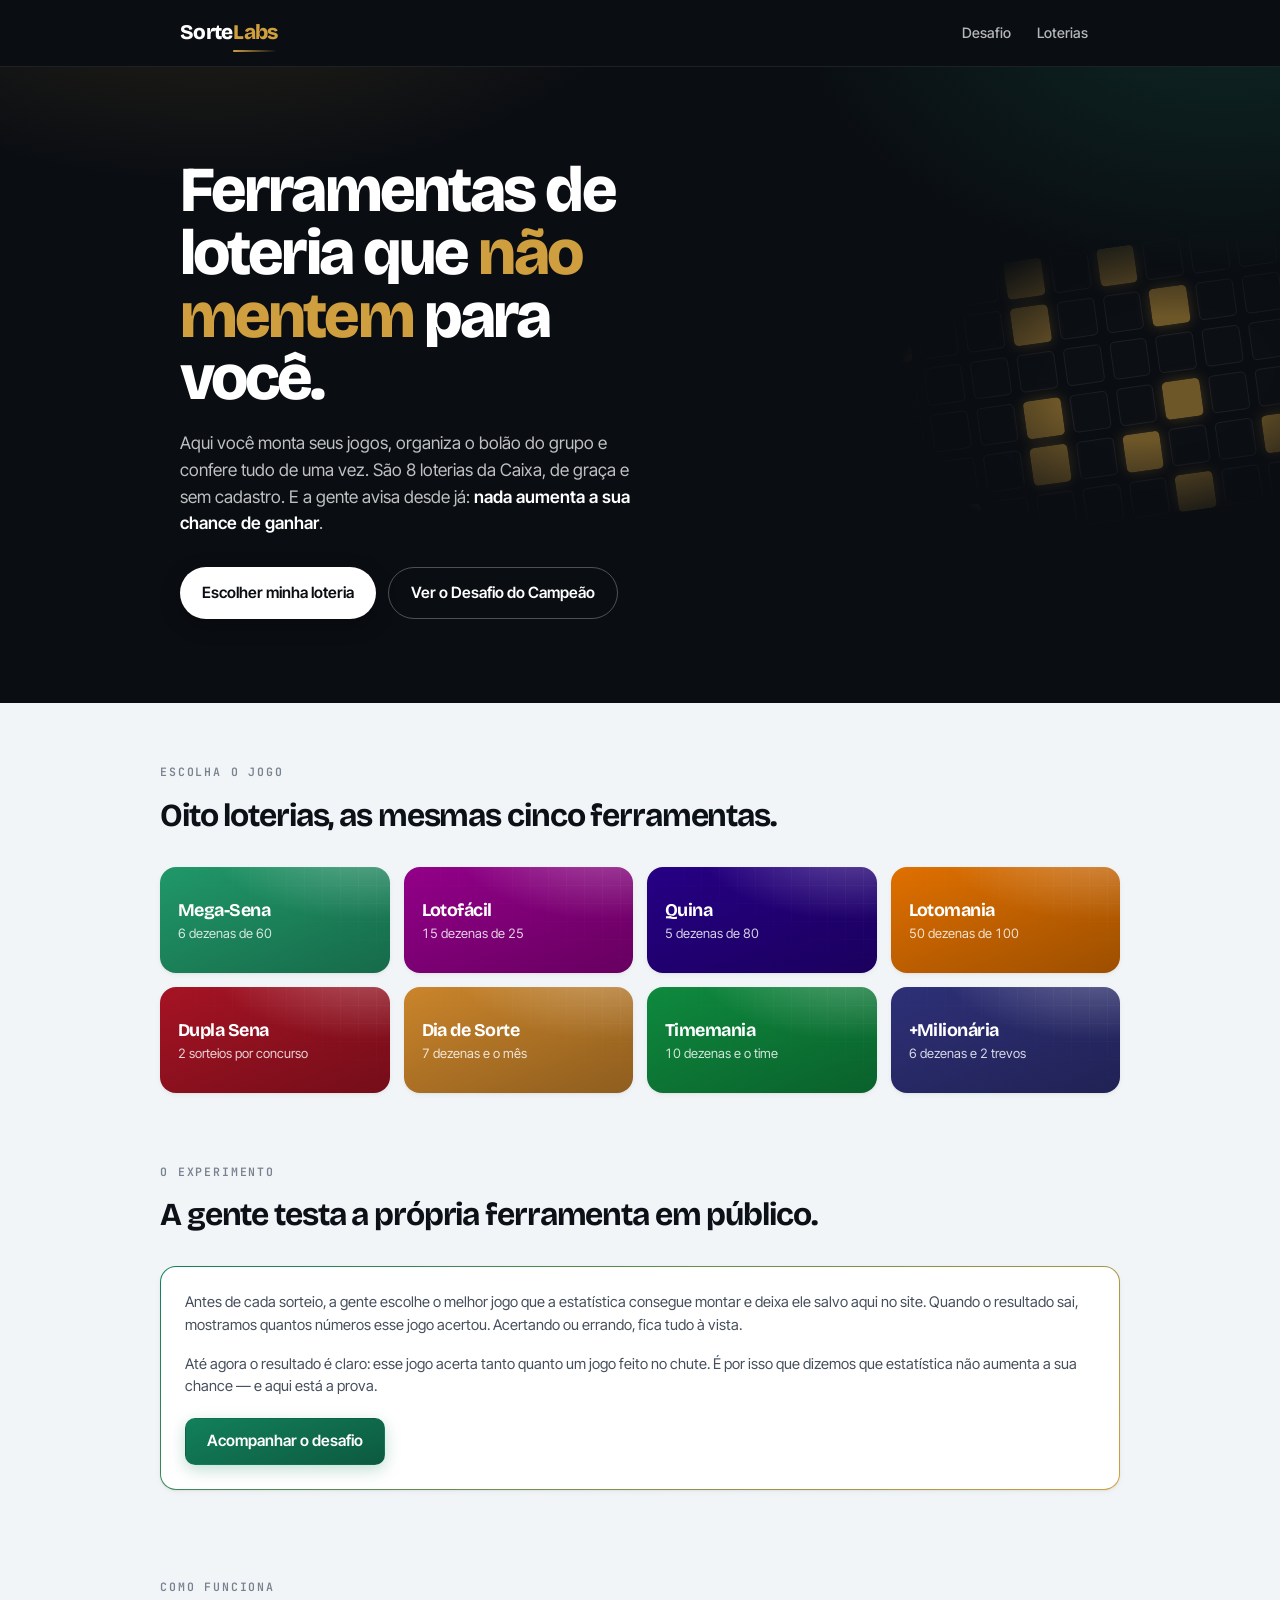
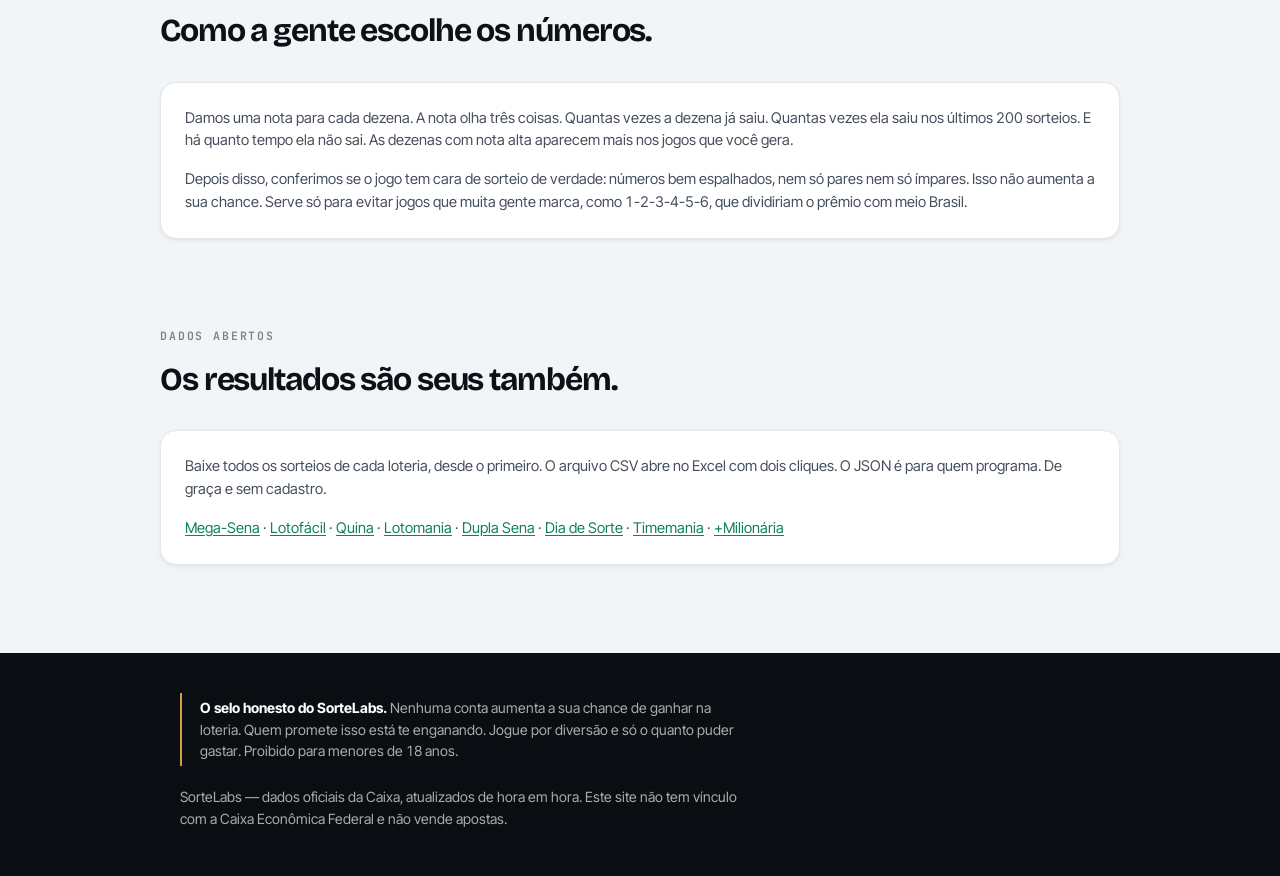
==== commit 23efaf5a: "Textos reescritos em português simples Frases curtas, uma ideia por frase e palavras do dia a dia em" ====
--- a/index.html
+++ b/index.html
@@ -32,10 +32,9 @@
   <div class="volante" aria-hidden="true"></div>
   <div class="miolo">
     <h1>Ferramentas de loteria que <em>não mentem</em> para você.</h1>
-    <p>Gere jogos com critério estatístico, monte o bolão com o rateio pronto
-    para o grupo e confira dezenas de jogos de uma vez. Oito loterias da Caixa,
-    de graça e sem cadastro — com a única promessa que dá para cumprir:
-    <strong>nada aumenta sua chance de ganhar</strong>.</p>
+    <p>Aqui você monta seus jogos, organiza o bolão do grupo e confere tudo
+    de uma vez. São 8 loterias da Caixa, de graça e sem cadastro. E a gente
+    avisa desde já: <strong>nada aumenta a sua chance de ganhar</strong>.</p>
     <div class="heroi-acoes">
       <a class="botao-claro" href="#loterias">Escolher minha loteria</a>
       <a class="botao-vazado" href="desafio.html">Ver o Desafio do Campeão</a>
@@ -69,42 +68,42 @@
 
   <section class="secao miolo">
     <span class="rotulo-secao">O experimento</span>
-    <h2>A gente aposta contra a própria ferramenta.</h2>
+    <h2>A gente testa a própria ferramenta em público.</h2>
     <div class="cartao destaque revelar">
-      <p class="dica">Antes de cada sorteio, o robô do SorteLabs crava o melhor
-      jogo que a estatística consegue montar e deixa registrado em público.
-      Quando o resultado sai, ele mesmo confere e publica quantos acertou —
-      acerto ou vexame, fica tudo lá.</p>
-      <p class="dica">Até agora o placar confirma o que a matemática já dizia:
-      o jogo campeão acerta tanto quanto um jogo aleatório. É por isso que a
-      gente diz que nenhuma estatística aumenta sua chance — e mostra a conta.</p>
+      <p class="dica">Antes de cada sorteio, a gente escolhe o melhor jogo que
+      a estatística consegue montar e deixa ele salvo aqui no site. Quando o
+      resultado sai, mostramos quantos números esse jogo acertou. Acertando ou
+      errando, fica tudo à vista.</p>
+      <p class="dica">Até agora o resultado é claro: esse jogo acerta tanto
+      quanto um jogo feito no chute. É por isso que dizemos que estatística não
+      aumenta a sua chance — e aqui está a prova.</p>
       <a class="botao" href="desafio.html" style="margin-top:4px">Acompanhar o desafio</a>
     </div>
   </section>
 
   <section class="secao miolo">
     <span class="rotulo-secao">Como funciona</span>
-    <h2>Critério no lugar de superstição.</h2>
+    <h2>Como a gente escolhe os números.</h2>
     <div class="cartao revelar">
-      <p class="dica">Cada dezena recebe uma nota, formada por três medidas do
-      histórico completo: quanto ela saiu em toda a série (50%), quanto saiu nos
-      últimos 200 concursos (35%) e há quanto tempo não aparece (15%). As mais
-      bem pontuadas entram com mais facilidade nos jogos que você gera.</p>
-      <p class="dica" style="margin-bottom:0">Todo jogo ainda passa por um
-      filtro de perfil: soma dentro da faixa típica daquela loteria, pares e
-      ímpares equilibrados e dezenas espalhadas pelo volante. Isso não muda sua
-      chance — evita apenas combinações que muita gente joga, do tipo que
-      dividiria o prêmio com meio Brasil.</p>
+      <p class="dica">Damos uma nota para cada dezena. A nota olha três coisas. Quantas
+      vezes a dezena já saiu. Quantas vezes ela saiu nos últimos 200 sorteios.
+      E há quanto tempo ela não sai. As dezenas com nota alta aparecem
+      mais nos jogos que você gera.</p>
+      <p class="dica" style="margin-bottom:0">Depois disso, conferimos se o jogo
+      tem cara de sorteio de verdade: números bem espalhados, nem só pares nem
+      só ímpares. Isso não aumenta a sua chance. Serve só para evitar jogos que
+      muita gente marca, como 1-2-3-4-5-6, que dividiriam o prêmio com meio
+      Brasil.</p>
     </div>
   </section>
 
   <section class="secao miolo" style="padding-bottom:20px">
     <span class="rotulo-secao">Dados abertos</span>
-    <h2>O histórico completo é seu também.</h2>
+    <h2>Os resultados são seus também.</h2>
     <div class="cartao revelar">
-      <p class="dica">Todos os concursos de cada loteria, desde o primeiro
-      sorteio, atualizados junto com o site. O CSV abre direto no Excel, com uma
-      dezena por coluna; o JSON serve para quem programa. Sem cadastro.</p>
+      <p class="dica">Baixe todos os sorteios de cada loteria, desde o primeiro.
+      O arquivo CSV abre no Excel com dois cliques. O JSON é para quem programa.
+      De graça e sem cadastro.</p>
       <p class="dica" style="margin-bottom:0">
         <a href="dados/csv/megasena.csv" download>Mega-Sena</a> ·
         <a href="dados/csv/lotofacil.csv" download>Lotofácil</a> ·
@@ -122,8 +121,8 @@
 <footer class="rodape">
   <div class="miolo">
     <div class="selo-honesto"><strong>O selo honesto do SorteLabs.</strong>
-    Nenhuma estatística aumenta sua chance de ganhar — e quem prometer o
-    contrário está te enganando. Jogue por diversão e com moderação. Proibido
+    Nenhuma conta aumenta a sua chance de ganhar na loteria. Quem promete isso
+    está te enganando. Jogue por diversão e só o quanto puder gastar. Proibido
     para menores de 18 anos.</div>
     <p>SorteLabs — dados oficiais da Caixa, atualizados de hora em hora. Este
     site não tem vínculo com a Caixa Econômica Federal e não vende apostas.</p>
--- a/css/estilo.css
+++ b/css/estilo.css
@@ -65,8 +65,11 @@
 
 /* ---------------------------------------------------- revelação */
 
-.revelar { opacity: 0; transform: translateY(14px); }
-.revelar.visivel {
+/* O conteúdo nasce visível: quem esconde para revelar depois é o JavaScript,
+   e só no que está fora da tela. Assim, se o script falhar ou não rodar
+   (buscadores, leitores, navegador antigo), nada some da página. */
+.revelar.armado { opacity: 0; transform: translateY(14px); }
+.revelar.armado.visivel {
   opacity: 1; transform: none;
   transition: opacity 620ms cubic-bezier(.2, .7, .3, 1),
               transform 620ms cubic-bezier(.2, .7, .3, 1);
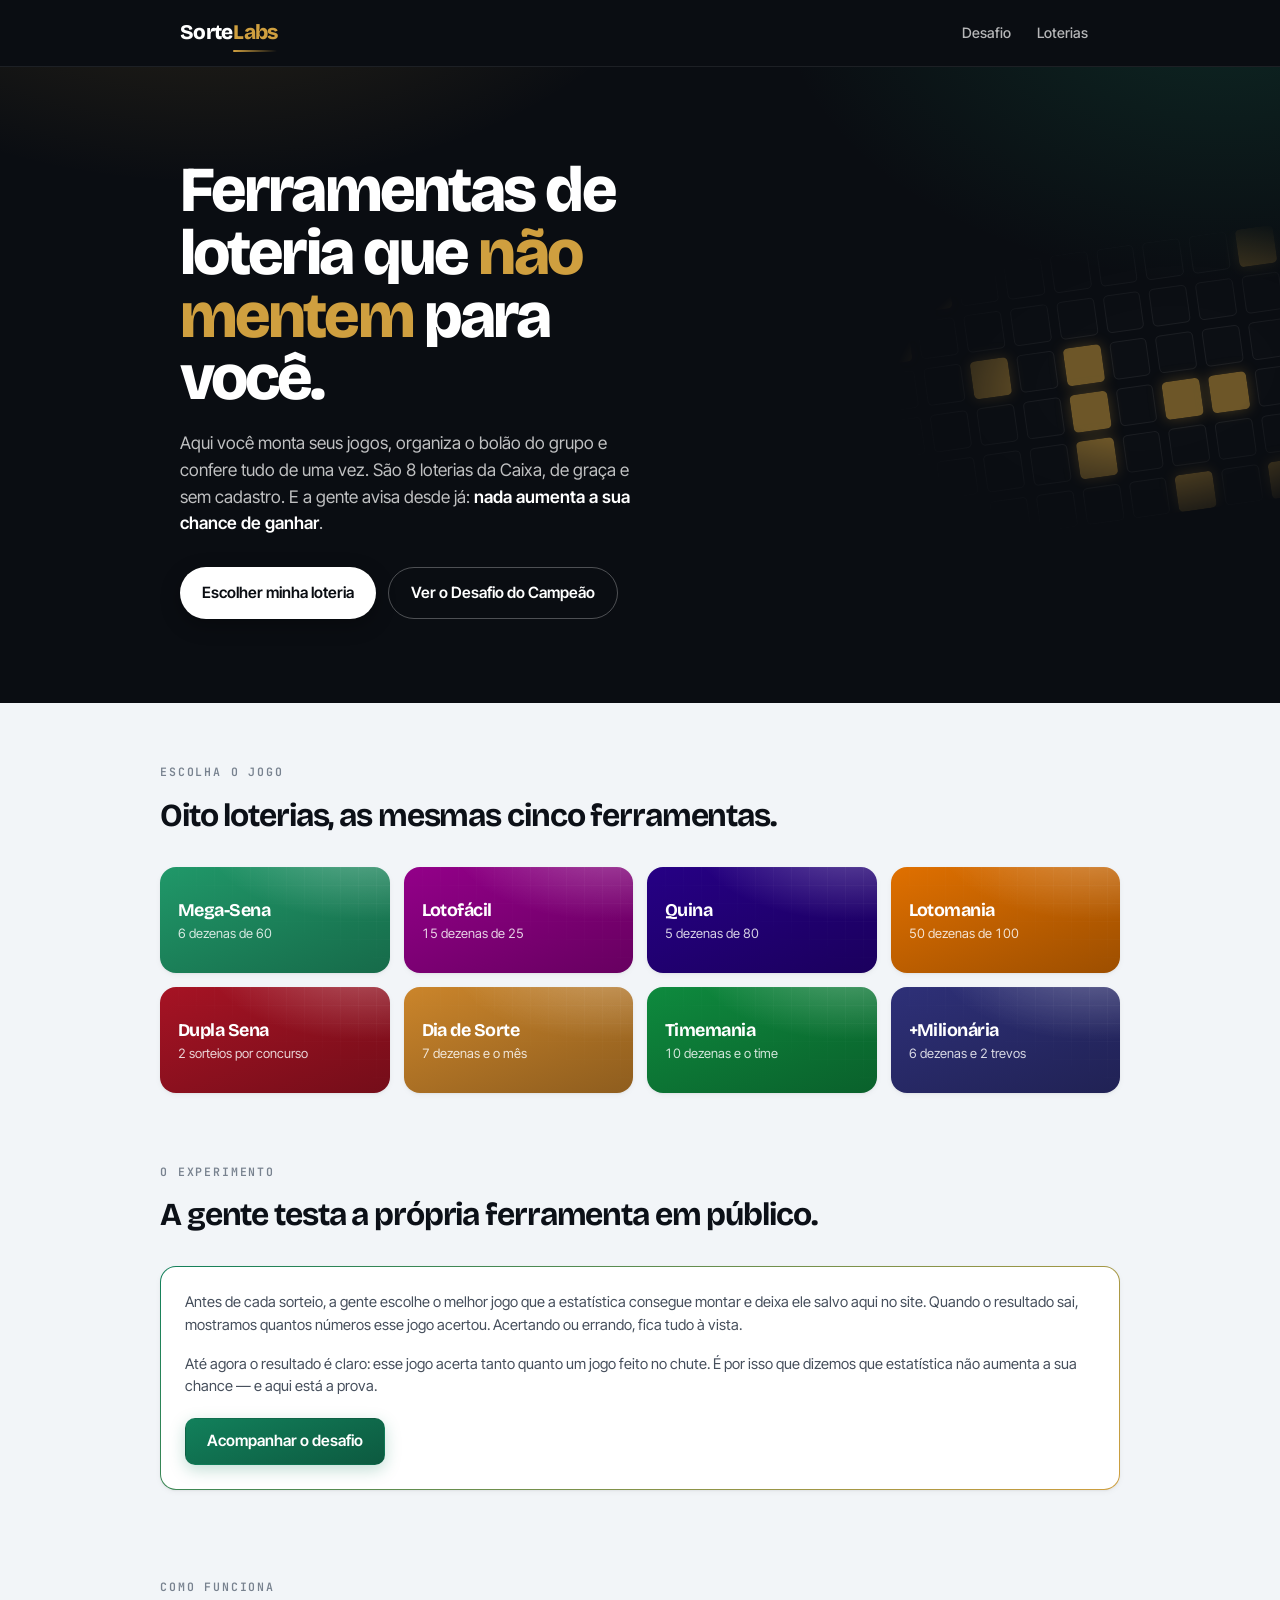
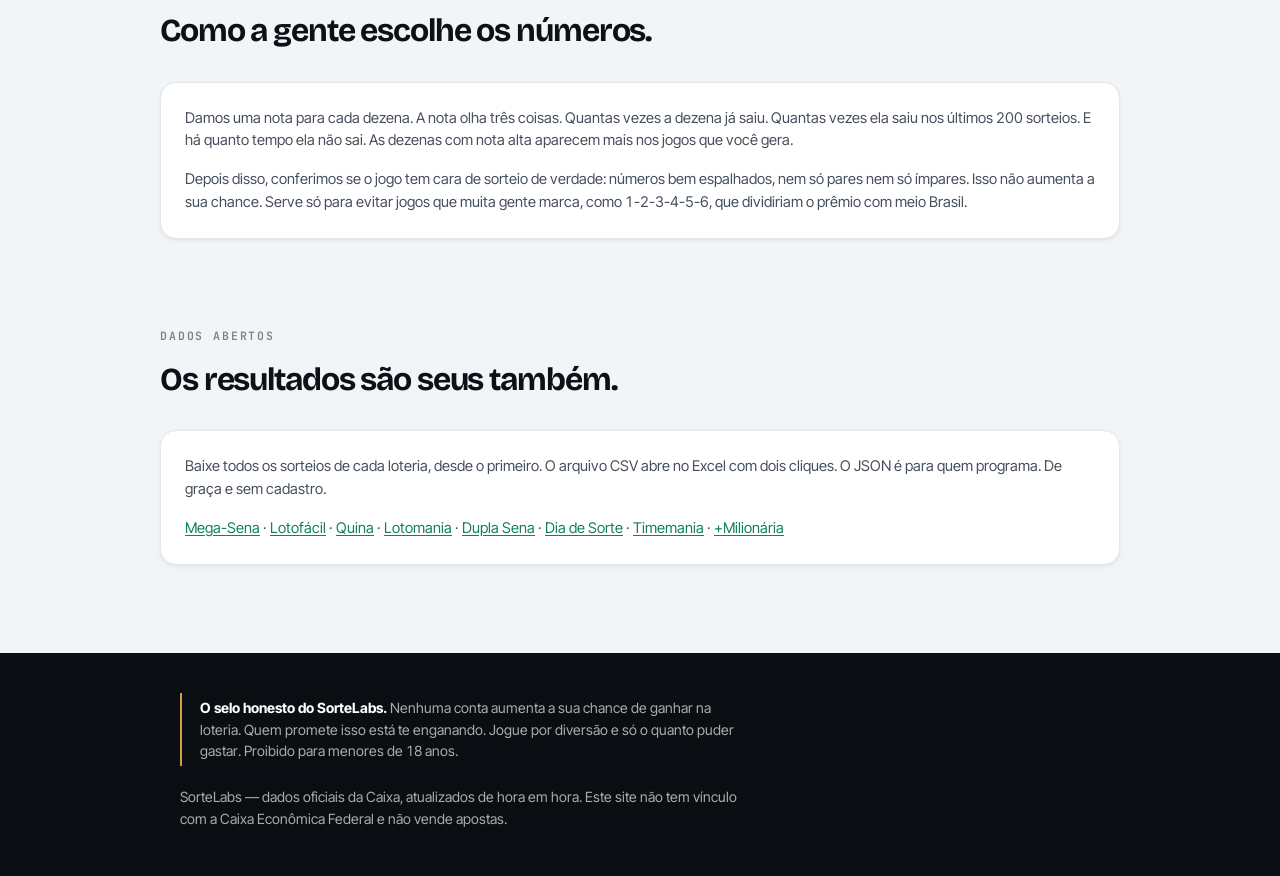
==== commit 93220508: "Home entra no sitemap como "/" e links internos apontam para a raiz O sitemap mandava o Google visit" ====
--- a/index.html
+++ b/index.html
@@ -20,7 +20,7 @@
 
 <header class="topo">
   <div class="miolo">
-    <a class="marca" href="index.html"><span class="sorte">Sorte</span><span class="labs">Labs</span></a>
+    <a class="marca" href="/"><span class="sorte">Sorte</span><span class="labs">Labs</span></a>
     <nav>
       <a href="desafio.html">Desafio</a>
       <a href="#loterias">Loterias</a>
--- a/css/estilo.css
+++ b/css/estilo.css
@@ -317,6 +317,10 @@
 .ultimo-resultado .rotulo::before {
   content: ""; width: 6px; height: 6px; border-radius: 50%;
   background: #7BE8AF; box-shadow: 0 0 0 3px rgba(123, 232, 175, .22);
+}
+.ultimo-resultado .rotulo.fresco {
+  background: rgba(255, 255, 255, .16);
+  border-color: rgba(255, 255, 255, .3);
 }
 
 /* ---------------------------------------------------- esferas */
@@ -692,12 +696,24 @@
 .hist td.num-acertos {
   font-family: var(--display); font-weight: 700; font-size: 1.05rem; color: var(--tinta);
 }
-.hist .tag-retro {
-  font-family: var(--dados); font-size: .62rem;
-  text-transform: uppercase; letter-spacing: .09em;
+/* Duas etiquetas, mesmo formato, pesos diferentes: o palpite salvo antes do
+   sorteio é o que vale como prova, então ele aparece na cor da loteria. */
+.hist .tag-antes, .hist .tag-refeito {
+  display: inline-block;
+  font-family: var(--dados); font-size: .6rem; font-weight: 600;
+  text-transform: uppercase; letter-spacing: .08em;
+  border-radius: 999px; padding: 2px 8px; margin-left: 8px;
+  white-space: nowrap;
+}
+.hist .tag-antes {
+  color: var(--cor-escura);
+  background: var(--cor-clara);
+  border: 1px solid color-mix(in srgb, var(--cor) 30%, #fff);
+}
+.hist .tag-refeito {
   color: var(--tinta-fraca);
+  background: transparent;
   border: 1px solid var(--linha-forte);
-  border-radius: 999px; padding: 1px 7px; margin-left: 8px;
 }
 
 /* ---------------------------------------------------- responsivo */
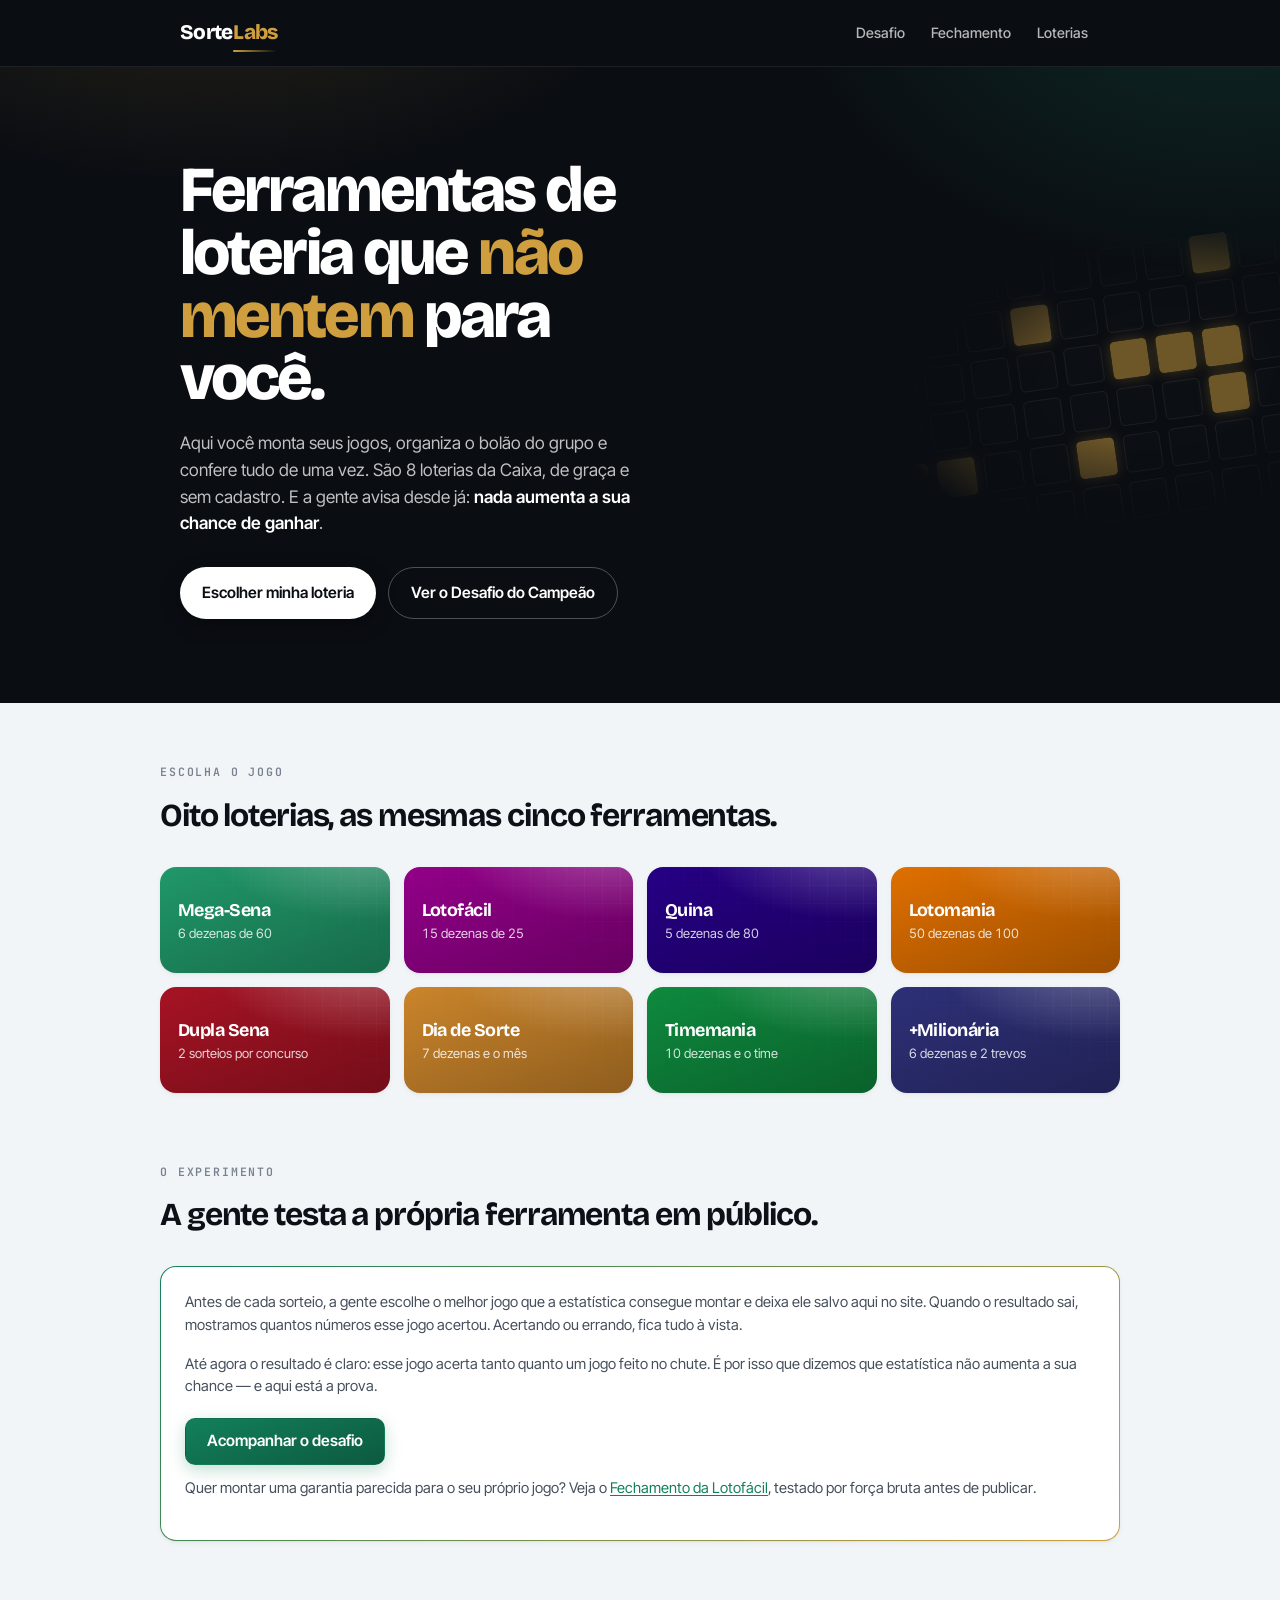
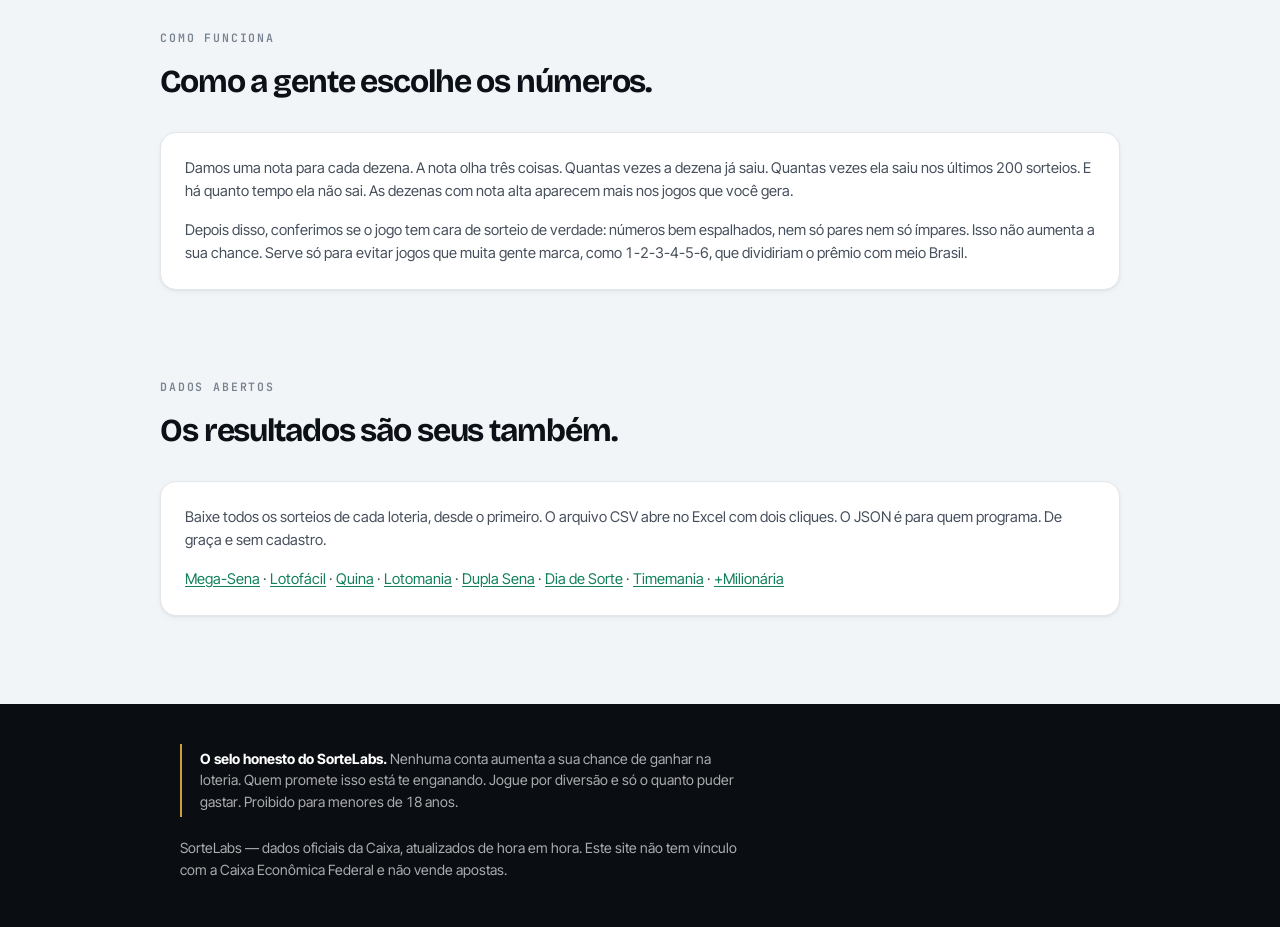
==== commit 7ddde477: "Fechamento no ar: links, sitemap e verificação no CI A conferência das garantias roda antes da atual" ====
--- a/index.html
+++ b/index.html
@@ -23,6 +23,7 @@
     <a class="marca" href="/"><span class="sorte">Sorte</span><span class="labs">Labs</span></a>
     <nav>
       <a href="desafio.html">Desafio</a>
+      <a href="fechamento.html">Fechamento</a>
       <a href="#loterias">Loterias</a>
     </nav>
   </div>
@@ -78,6 +79,10 @@
       quanto um jogo feito no chute. É por isso que dizemos que estatística não
       aumenta a sua chance — e aqui está a prova.</p>
       <a class="botao" href="desafio.html" style="margin-top:4px">Acompanhar o desafio</a>
+      <p class="dica" style="margin-top:12px">Quer montar uma garantia parecida
+      para o seu próprio jogo? Veja o
+      <a href="fechamento.html">Fechamento da Lotofácil</a>, testado por força
+      bruta antes de publicar.</p>
     </div>
   </section>
 
--- a/css/estilo.css
+++ b/css/estilo.css
@@ -621,31 +621,31 @@
 
 /* ---------------------------------------------------- desafio */
 
-.cabecalho-desafio {
+.cabecalho-desafio, .cabecalho-pagina {
   position: relative; overflow: hidden;
   background: var(--grafite); color: #fff;
   padding: 56px 0 46px;
 }
-.cabecalho-desafio::before {
+.cabecalho-desafio::before, .cabecalho-pagina::before {
   content: "";
   position: absolute; inset: -40% -10% auto -10%; height: 140%;
   background: radial-gradient(48% 60% at 25% 0%, rgba(207, 159, 63, .2) 0%, transparent 64%);
   pointer-events: none;
 }
-.cabecalho-desafio .miolo { position: relative; z-index: 1; }
-.cabecalho-desafio .rotulo-secao {
+.cabecalho-desafio .miolo, .cabecalho-pagina .miolo { position: relative; z-index: 1; }
+.cabecalho-desafio .rotulo-secao, .cabecalho-pagina .rotulo-secao {
   display: block;
   font-family: var(--dados); font-size: .71rem; font-weight: 600;
   text-transform: uppercase; letter-spacing: .17em;
   color: var(--ouro); margin-bottom: 12px;
 }
-.cabecalho-desafio h1 {
+.cabecalho-desafio h1, .cabecalho-pagina h1 {
   font-family: var(--display); font-weight: 800;
   font-size: clamp(2rem, 6vw, 2.9rem);
   letter-spacing: -.04em; line-height: 1.02;
   margin: 0 0 14px;
 }
-.cabecalho-desafio p { max-width: 62ch; margin: 0; color: rgba(255, 255, 255, .72); }
+.cabecalho-desafio p, .cabecalho-pagina p { max-width: 62ch; margin: 0; color: rgba(255, 255, 255, .72); }
 
 .secao-loteria {
   background: var(--superficie);
@@ -745,3 +745,17 @@
   .revelar { opacity: 1; transform: none; }
   .card-loteria:hover, .botao:hover, .botao-claro:hover { transform: none; }
 }
+
+/* ---------------------------------------------- fechamento da Lotofácil */
+
+.jogos {
+  margin: 0; padding-left: 1.7em;
+  font-family: var(--dados); font-size: .92rem; line-height: 1.9;
+  font-variant-numeric: tabular-nums;
+}
+
+.garantias { margin: 0 0 16px; padding-left: 1.2em; font-size: .93rem; }
+.garantias li { margin-bottom: 5px; }
+
+.tabela td.negativo { color: var(--alerta); font-weight: 600; }
+.tabela td.positivo { color: var(--cor); font-weight: 600; }
